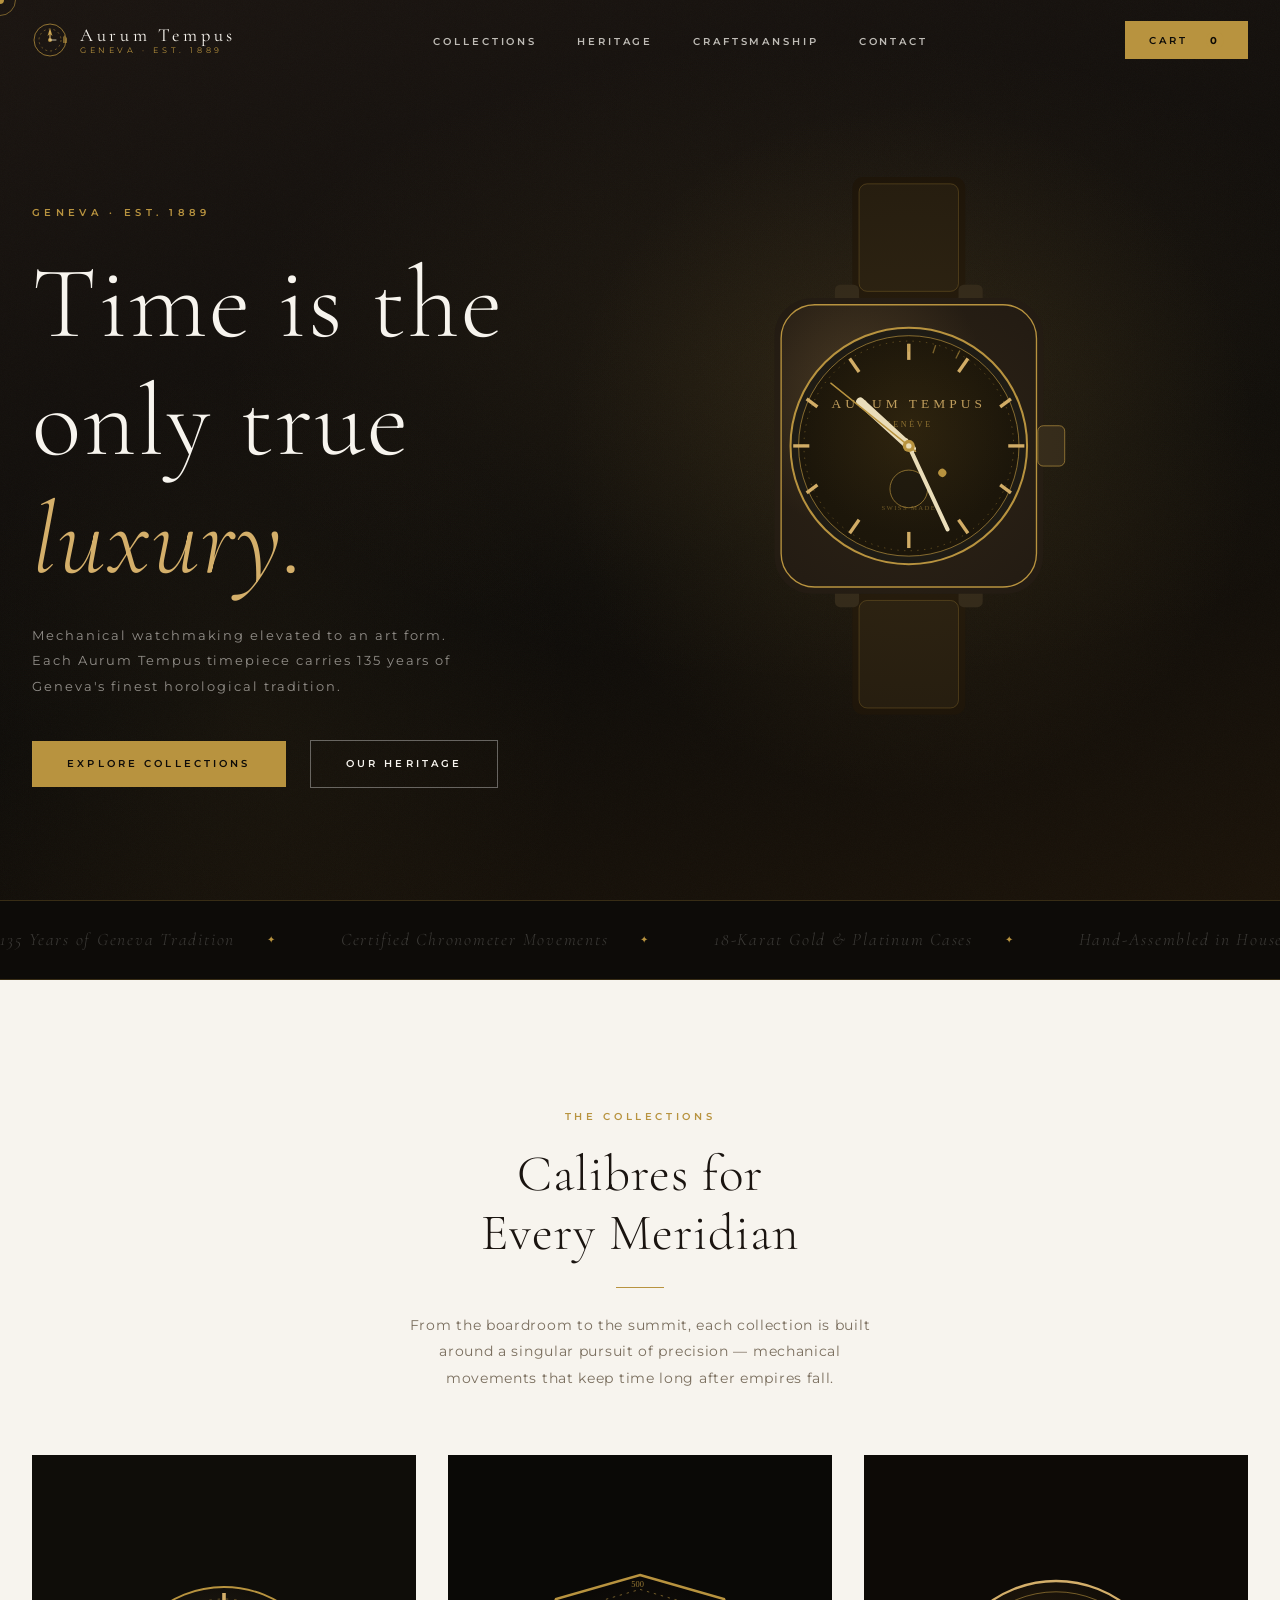
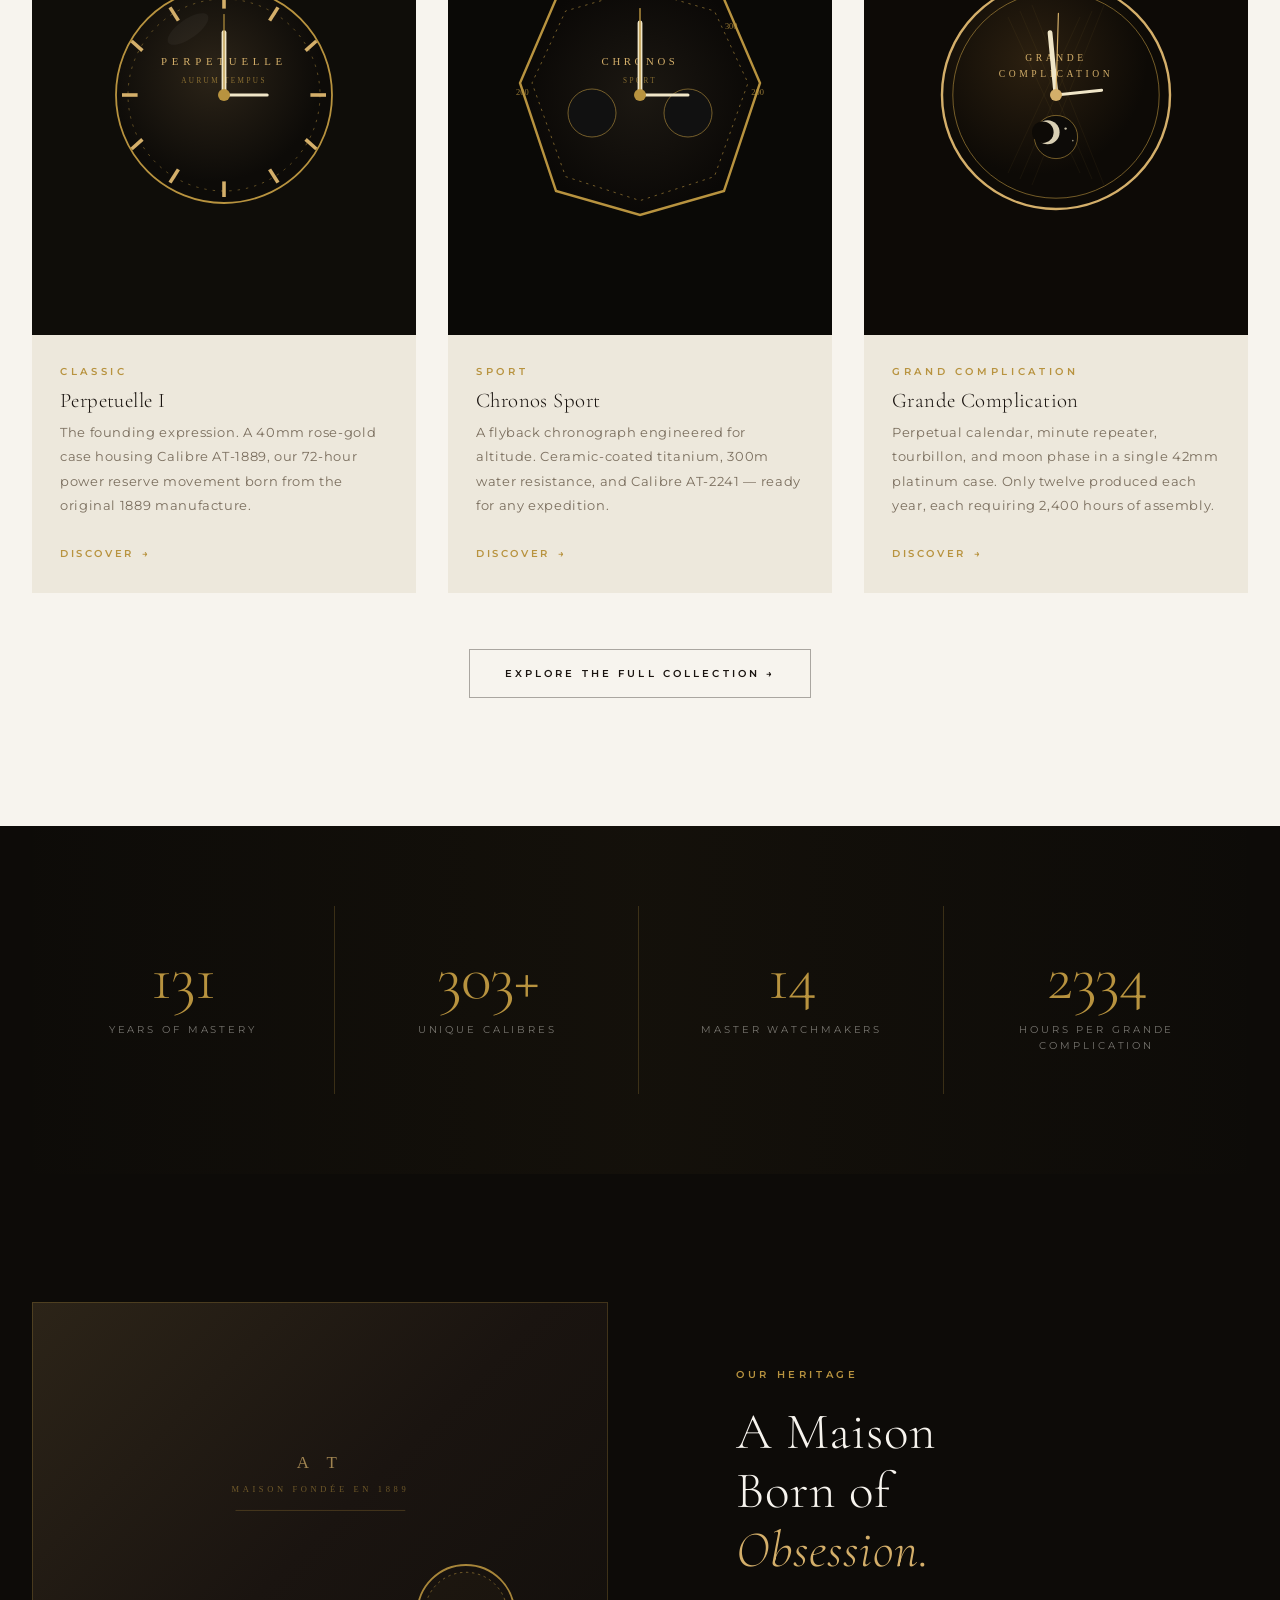
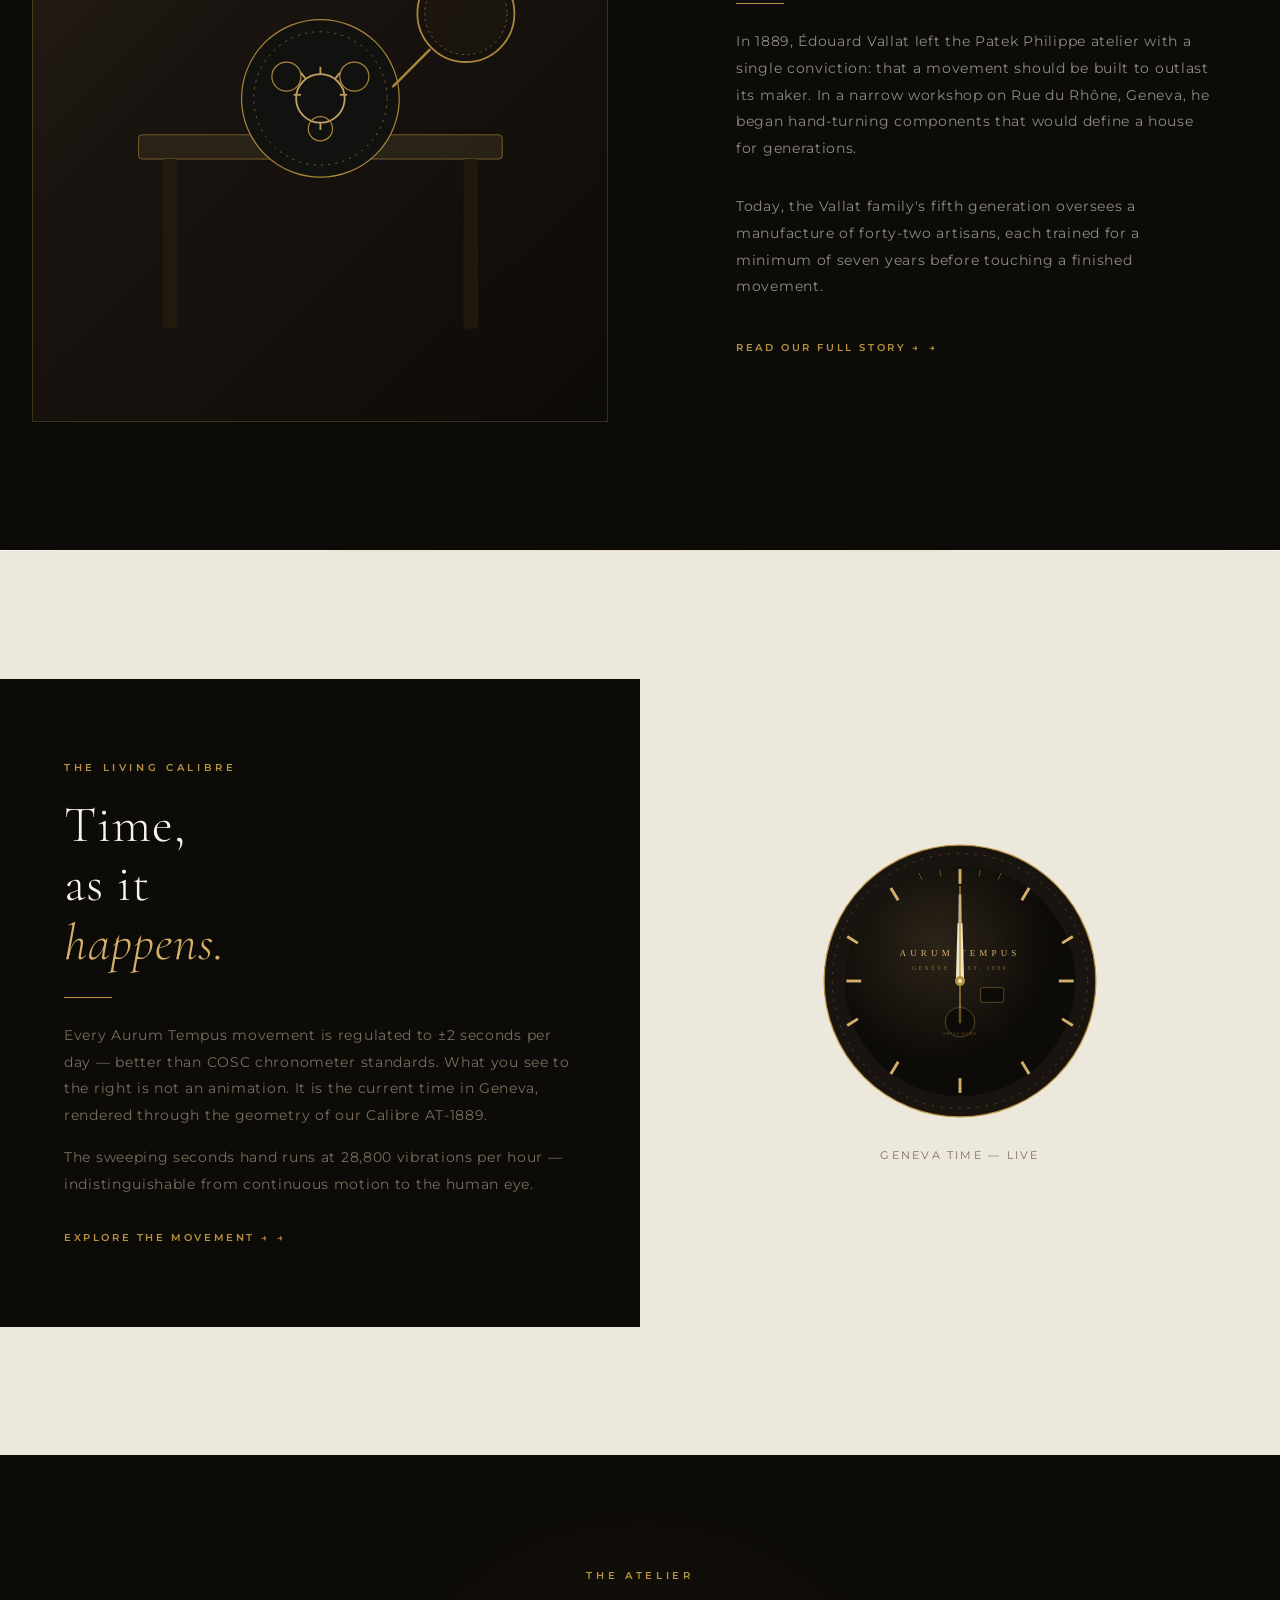
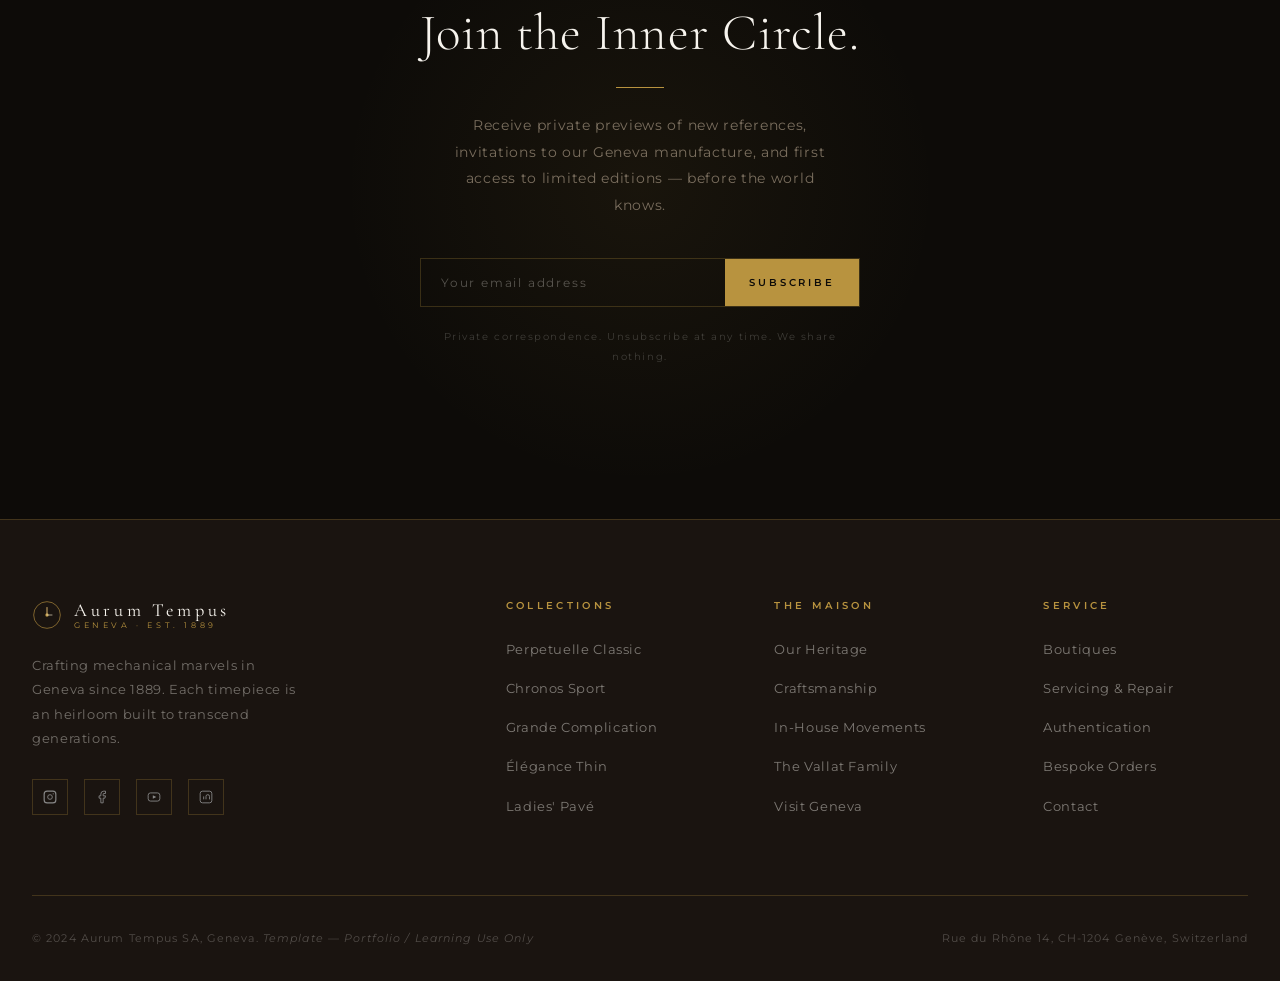
==== docs/index.html @ cde7d2f2 "Add files via upload" ====
<!DOCTYPE html>
<html lang="en">
<head>
  <meta charset="UTF-8" />
  <meta name="viewport" content="width=device-width, initial-scale=1.0" />
  <title>Aurum Tempus — Luxury Timepieces Since 1889</title>
  <meta name="description" content="Aurum Tempus crafts extraordinary mechanical timepieces for those who understand that true luxury is measured in generations, not seasons." />
  <link rel="stylesheet" href="styles.css" />
</head>
<body>

  <!-- Page Transition -->
  <div class="page-transition"></div>

  <!-- Custom Cursor -->
  <div class="cursor" aria-hidden="true"></div>
  <div class="cursor-ring" aria-hidden="true"></div>

  <!-- ── Navigation ── -->
  <nav class="nav" role="navigation" aria-label="Main navigation">
    <div class="nav-inner">
      <a href="index.html" class="nav-logo" aria-label="Aurum Tempus — Home">
        <svg viewBox="0 0 36 36" fill="none" xmlns="http://www.w3.org/2000/svg" aria-hidden="true">
          <circle cx="18" cy="18" r="16" stroke="#b8933f" stroke-width="0.75"/>
          <circle cx="18" cy="18" r="11" stroke="#b8933f" stroke-width="0.5" stroke-dasharray="2 3"/>
          <path d="M18 6 L20.5 14 L18 12 L15.5 14 Z" fill="#b8933f"/>
          <circle cx="18" cy="18" r="2" fill="#b8933f"/>
          <line x1="18" y1="18" x2="18" y2="9" stroke="#d4af6a" stroke-width="1.2" stroke-linecap="round"/>
          <line x1="18" y1="18" x2="24" y2="18" stroke="#f0e6c8" stroke-width="0.8" stroke-linecap="round"/>
          <!-- Crown -->
          <path d="M31 15 L33 13 L33 17 L35 15 L35 21 L31 21 Z" fill="#b8933f" opacity="0.6"/>
        </svg>
        <div class="nav-logo-text">
          <span class="nav-logo-name">Aurum Tempus</span>
          <span class="nav-logo-sub">Geneva · Est. 1889</span>
        </div>
      </a>

      <ul class="nav-links">
        <li><a href="collections.html">Collections</a></li>
        <li><a href="heritage.html">Heritage</a></li>
        <li><a href="craftsmanship.html">Craftsmanship</a></li>
        <li><a href="contact.html">Contact</a></li>
      </ul>

      <button class="btn btn-primary nav-cta cart-toggle" aria-label="Open cart">
      Cart <span class="cart-count">0</span>
      </button>

      <button class="nav-hamburger" aria-label="Open menu" aria-expanded="false">
        <span></span><span></span><span></span>
      </button>
    </div>
  </nav>

  <!-- Mobile Nav -->
  <div class="nav-mobile" role="dialog" aria-label="Mobile navigation">
    <a href="collections.html">Collections</a>
    <a href="heritage.html">Heritage</a>
    <a href="craftsmanship.html">Craftsmanship</a>
    <a href="contact.html">Contact</a>
    <a href="contact.html" class="btn btn-primary" style="margin-top:1rem">Enquire Now</a>
  </div>

  <main>

    <!-- ── HERO ── -->
    <section class="hero" aria-label="Hero">
      <div class="hero-bg"></div>
      <div class="hero-noise" aria-hidden="true"></div>

      <!-- Live Watch SVG -->
      <div class="hero-watch-wrapper" aria-hidden="true">
        <div class="watch-glow"></div>
        <svg class="watch-face" viewBox="0 0 400 400" xmlns="http://www.w3.org/2000/svg">
          <!-- Strap top -->
          <rect x="158" y="0" width="84" height="90" rx="8" fill="#1a1208"/>
          <rect x="163" y="5" width="74" height="80" rx="6" fill="#221a0e" stroke="#b8933f" stroke-width="0.5" stroke-opacity="0.4"/>
          <!-- Strap bottom -->
          <rect x="158" y="310" width="84" height="90" rx="8" fill="#1a1208"/>
          <rect x="163" y="315" width="74" height="80" rx="6" fill="#221a0e" stroke="#b8933f" stroke-width="0.5" stroke-opacity="0.4"/>
          <!-- Lugs -->
          <rect x="145" y="80" width="18" height="30" rx="4" fill="#2c2418"/>
          <rect x="237" y="80" width="18" height="30" rx="4" fill="#2c2418"/>
          <rect x="145" y="290" width="18" height="30" rx="4" fill="#2c2418"/>
          <rect x="237" y="290" width="18" height="30" rx="4" fill="#2c2418"/>
          <!-- Case -->
          <rect x="100" y="90" width="200" height="220" rx="28" fill="#1a1410"/>
          <rect x="105" y="95" width="190" height="210" rx="25" fill="url(#caseGrad)" stroke="#b8933f" stroke-width="1"/>
          <!-- Crown -->
          <rect x="296" y="185" width="20" height="30" rx="4" fill="#2c2418" stroke="#b8933f" stroke-width="0.5"/>
          <!-- Bezel -->
          <circle cx="200" cy="200" r="88" fill="#111" stroke="#b8933f" stroke-width="1.5"/>
          <circle cx="200" cy="200" r="82" fill="url(#dialGrad)" stroke="#b8933f" stroke-width="0.5"/>
          <!-- Dial texture ring -->
          <circle cx="200" cy="200" r="78" fill="none" stroke="#b8933f" stroke-width="0.3" stroke-dasharray="1 4"/>
          <!-- Hour markers -->
          <g stroke="#d4af6a" stroke-width="2.5">
            <line x1="200" y1="124" x2="200" y2="136"/>
            <line x1="244" y1="135" x2="237" y2="145"/>
            <line x1="276" y1="165" x2="268" y2="171"/>
            <line x1="286" y1="200" x2="274" y2="200"/>
            <line x1="276" y1="235" x2="268" y2="229"/>
            <line x1="244" y1="265" x2="237" y2="255"/>
            <line x1="200" y1="276" x2="200" y2="264"/>
            <line x1="156" y1="265" x2="163" y2="255"/>
            <line x1="124" y1="235" x2="132" y2="229"/>
            <line x1="114" y1="200" x2="126" y2="200"/>
            <line x1="124" y1="165" x2="132" y2="171"/>
            <line x1="156" y1="135" x2="163" y2="145"/>
          </g>
          <!-- Minor markers -->
          <g stroke="#b8933f" stroke-width="1" opacity="0.6">
            <line x1="200" y1="124" x2="200" y2="130"/>
            <line x1="220" y1="125" x2="218" y2="131"/>
            <line x1="238" y1="129" x2="235" y2="135"/>
          </g>
          <!-- Brand name on dial -->
          <text x="200" y="172" text-anchor="middle" font-family="Georgia, serif" font-size="10" letter-spacing="3" fill="#d4af6a" opacity="0.9">AURUM TEMPUS</text>
          <text x="200" y="186" text-anchor="middle" font-family="Georgia, serif" font-size="6" letter-spacing="2" fill="#b8933f" opacity="0.7">GENÈVE</text>
          <!-- Subdial aperture -->
          <circle cx="200" cy="232" r="14" fill="#0d0b08" stroke="#b8933f" stroke-width="0.5"/>
          <text x="200" y="248" text-anchor="middle" font-family="Georgia, serif" font-size="5" letter-spacing="1" fill="#b8933f" opacity="0.5">SWISS MADE</text>

          <!-- Hour hand -->
          <g id="hour-hand" style="transform-origin:200px 200px">
            <rect x="197" y="148" width="6" height="58" rx="3" fill="#f0e6c8"/>
          </g>
          <!-- Minute hand -->
          <g id="min-hand" style="transform-origin:200px 200px">
            <rect x="198.5" y="130" width="3" height="76" rx="1.5" fill="#f0e6c8"/>
          </g>
          <!-- Second hand -->
          <g id="sec-hand" style="transform-origin:200px 200px">
            <rect x="199.5" y="125" width="1" height="82" rx="0.5" fill="#b8933f"/>
            <circle cx="200" cy="232" r="3" fill="#b8933f"/>
          </g>
          <!-- Center cap -->
          <circle cx="200" cy="200" r="4.5" fill="#b8933f"/>
          <circle cx="200" cy="200" r="2" fill="#f0e6c8"/>

          <!-- Defs -->
          <defs>
            <radialGradient id="caseGrad" cx="30%" cy="30%">
              <stop offset="0%" stop-color="#3d3020"/>
              <stop offset="100%" stop-color="#1a1410"/>
            </radialGradient>
            <radialGradient id="dialGrad" cx="50%" cy="40%">
              <stop offset="0%" stop-color="#1c1508"/>
              <stop offset="100%" stop-color="#0d0a05"/>
            </radialGradient>
          </defs>
        </svg>
      </div>

      <div class="hero-content">
        <div class="container">
          <span class="hero-label">Geneva · Est. 1889</span>
          <h1>Time is the<br/>only true<br/><em>luxury.</em></h1>
          <p class="hero-sub">Mechanical watchmaking elevated to an art form. Each Aurum Tempus timepiece carries 135 years of Geneva's finest horological tradition.</p>
          <div class="hero-actions">
            <a href="collections.html" class="btn btn-primary" aria-label="Explore collections">Explore Collections</a>
            <a href="heritage.html" class="btn btn-ghost" aria-label="Discover our heritage">Our Heritage</a>
          </div>
        </div>
      </div>
    </section>

    <!-- ── MARQUEE ── -->
    <div class="marquee-track" aria-hidden="true">
      <div class="marquee-inner">
        <span class="marquee-item">135 Years of Geneva Tradition</span>
        <span class="marquee-item">Certified Chronometer Movements</span>
        <span class="marquee-item">18-Karat Gold & Platinum Cases</span>
        <span class="marquee-item">Hand-Assembled in House</span>
        <span class="marquee-item">In-House Calibre Movements</span>
        <span class="marquee-item">Lifetime Service Guarantee</span>
        <span class="marquee-item">135 Years of Geneva Tradition</span>
        <span class="marquee-item">Certified Chronometer Movements</span>
        <span class="marquee-item">18-Karat Gold & Platinum Cases</span>
        <span class="marquee-item">Hand-Assembled in House</span>
        <span class="marquee-item">In-House Calibre Movements</span>
        <span class="marquee-item">Lifetime Service Guarantee</span>
      </div>
    </div>

    <!-- ── COLLECTIONS TEASER ── -->
    <section class="section-pad section-light" id="collections" aria-label="Collections preview">
      <div class="container">
        <div class="reveal" style="text-align:center; margin-bottom: 4rem;">
          <span class="eyebrow">The Collections</span>
          <h2>Calibres for<br/>Every Meridian</h2>
          <div class="rule"></div>
          <p style="max-width:480px; margin: 0 auto;">From the boardroom to the summit, each collection is built around a singular pursuit of precision — mechanical movements that keep time long after empires fall.</p>
        </div>

        <div class="grid-3">

          <!-- Card 1 -->
          <article class="card reveal reveal-delay-1" data-category="classic" aria-label="Perpetuelle Classic collection">
            <div class="card-image">
              <svg viewBox="0 0 320 400" xmlns="http://www.w3.org/2000/svg" style="width:100%;height:100%;background:#1a1410">
                <defs>
                  <radialGradient id="c1" cx="45%" cy="40%">
                    <stop offset="0%" stop-color="#2c2418"/>
                    <stop offset="100%" stop-color="#0d0b08"/>
                  </radialGradient>
                </defs>
                <rect width="320" height="400" fill="#0f0d09"/>
                <circle cx="160" cy="200" r="90" fill="url(#c1)" stroke="#b8933f" stroke-width="1.5"/>
                <circle cx="160" cy="200" r="80" fill="none" stroke="#b8933f" stroke-width="0.4" stroke-dasharray="2 5"/>
                <!-- Hour markers bold -->
                <g stroke="#d4af6a" stroke-width="3">
                  <line x1="160" y1="115" x2="160" y2="128"/>
                  <line x1="205" y1="127" x2="198" y2="138"/>
                  <line x1="237" y1="155" x2="228" y2="163"/>
                  <line x1="245" y1="200" x2="232" y2="200"/>
                  <line x1="237" y1="245" x2="228" y2="237"/>
                  <line x1="205" y1="273" x2="198" y2="262"/>
                  <line x1="160" y1="285" x2="160" y2="272"/>
                  <line x1="115" y1="273" x2="122" y2="262"/>
                  <line x1="83"  y1="245" x2="92"  y2="237"/>
                  <line x1="75"  y1="200" x2="88"  y2="200"/>
                  <line x1="83"  y1="155" x2="92"  y2="163"/>
                  <line x1="115" y1="127" x2="122" y2="138"/>
                </g>
                <text x="160" y="175" text-anchor="middle" font-family="Georgia,serif" font-size="9" letter-spacing="4" fill="#d4af6a">PERPETUELLE</text>
                <text x="160" y="190" text-anchor="middle" font-family="Georgia,serif" font-size="6" letter-spacing="2" fill="#b8933f" opacity="0.7">AURUM TEMPUS</text>
                <!-- Hands -->
                <line x1="160" y1="200" x2="160" y2="148" stroke="#f0e6c8" stroke-width="4" stroke-linecap="round"/>
                <line x1="160" y1="200" x2="196" y2="200" stroke="#f0e6c8" stroke-width="2.5" stroke-linecap="round"/>
                <line x1="160" y1="200" x2="160" y2="133" stroke="#b8933f" stroke-width="1" stroke-linecap="round"/>
                <circle cx="160" cy="200" r="5" fill="#b8933f"/>
                <!-- Reflection -->
                <ellipse cx="130" cy="145" rx="20" ry="8" fill="white" opacity="0.04" transform="rotate(-35 130 145)"/>
              </svg>
            </div>
            <div class="card-body">
              <span class="eyebrow" style="margin-bottom:0.5rem">Classic</span>
              <h4>Perpetuelle I</h4>
              <p>The founding expression. A 40mm rose-gold case housing Calibre AT-1889, our 72-hour power reserve movement born from the original 1889 manufacture.</p>
              <a href="collections.html" class="btn-arrow">Discover</a>
            </div>
          </article>

          <!-- Card 2 -->
          <article class="card reveal reveal-delay-2" data-category="sport" aria-label="Chronos Sport collection">
            <div class="card-image">
              <svg viewBox="0 0 320 400" xmlns="http://www.w3.org/2000/svg" style="width:100%;height:100%;background:#1a1410">
                <defs>
                  <radialGradient id="c2" cx="50%" cy="50%">
                    <stop offset="0%" stop-color="#1c1812"/>
                    <stop offset="100%" stop-color="#0a0806"/>
                  </radialGradient>
                </defs>
                <rect width="320" height="400" fill="#0a0906"/>
                <!-- Octagonal bezel -->
                <polygon points="160,100 230,120 260,190 230,280 160,300 90,280 60,190 90,120" fill="url(#c2)" stroke="#b8933f" stroke-width="2"/>
                <polygon points="160,112 222,130 250,190 222,268 160,288 98,268 70,190 98,130" fill="none" stroke="#b8933f" stroke-width="0.5" stroke-dasharray="2 4"/>
                <!-- Tachymeter marks -->
                <g fill="#b8933f" font-family="Georgia,serif" font-size="7" opacity="0.8">
                  <text x="158" y="110" text-anchor="middle">500</text>
                  <text x="236" y="145" text-anchor="middle">300</text>
                  <text x="258" y="200" text-anchor="middle">200</text>
                  <text x="62"  y="200" text-anchor="middle">200</text>
                </g>
                <text x="160" y="175" text-anchor="middle" font-family="Georgia,serif" font-size="9" letter-spacing="3" fill="#d4af6a">CHRONOS</text>
                <text x="160" y="190" text-anchor="middle" font-family="Georgia,serif" font-size="6" letter-spacing="2" fill="#b8933f" opacity="0.7">SPORT</text>
                <!-- Subdials -->
                <circle cx="120" cy="215" r="20" fill="#111" stroke="#b8933f" stroke-width="0.5"/>
                <circle cx="200" cy="215" r="20" fill="#111" stroke="#b8933f" stroke-width="0.5"/>
                <!-- Hands -->
                <line x1="160" y1="200" x2="160" y2="140" stroke="#f0e6c8" stroke-width="4" stroke-linecap="round"/>
                <line x1="160" y1="200" x2="200" y2="200" stroke="#f0e6c8" stroke-width="2.5" stroke-linecap="round"/>
                <line x1="160" y1="200" x2="160" y2="128" stroke="#b8933f" stroke-width="1.2" stroke-linecap="round"/>
                <circle cx="160" cy="200" r="5" fill="#b8933f"/>
              </svg>
            </div>
            <div class="card-body">
              <span class="eyebrow" style="margin-bottom:0.5rem">Sport</span>
              <h4>Chronos Sport</h4>
              <p>A flyback chronograph engineered for altitude. Ceramic-coated titanium, 300m water resistance, and Calibre AT-2241 — ready for any expedition.</p>
              <a href="collections.html" class="btn-arrow">Discover</a>
            </div>
          </article>

          <!-- Card 3 -->
          <article class="card reveal reveal-delay-3" data-category="grand" aria-label="Grand Complication collection">
            <div class="card-image">
              <svg viewBox="0 0 320 400" xmlns="http://www.w3.org/2000/svg" style="width:100%;height:100%;background:#1a1410">
                <defs>
                  <radialGradient id="c3" cx="40%" cy="35%">
                    <stop offset="0%" stop-color="#2c2010"/>
                    <stop offset="100%" stop-color="#0d0a06"/>
                  </radialGradient>
                </defs>
                <rect width="320" height="400" fill="#0d0a06"/>
                <circle cx="160" cy="200" r="95" fill="url(#c3)" stroke="#d4af6a" stroke-width="2"/>
                <circle cx="160" cy="200" r="86" fill="none" stroke="#b8933f" stroke-width="0.5"/>
                <!-- Guilloché pattern -->
                <g stroke="#b8933f" stroke-width="0.2" opacity="0.3">
                  <line x1="130" y1="130" x2="190" y2="270"/>
                  <line x1="140" y1="125" x2="200" y2="275"/>
                  <line x1="120" y1="135" x2="180" y2="265"/>
                  <line x1="130" y1="270" x2="190" y2="130"/>
                  <line x1="120" y1="265" x2="180" y2="135"/>
                  <line x1="140" y1="275" x2="200" y2="125"/>
                </g>
                <!-- Moon phase -->
                <circle cx="160" cy="235" r="18" fill="#0d0b08" stroke="#b8933f" stroke-width="0.5"/>
                <circle cx="153" cy="231" r="10" fill="#f0e6c8" opacity="0.9"/>
                <circle cx="149" cy="231" r="9" fill="#0d0a06"/>
                <!-- Stars -->
                <circle cx="168" cy="228" r="1" fill="#f0e6c8" opacity="0.8"/>
                <circle cx="174" cy="238" r="0.7" fill="#f0e6c8" opacity="0.6"/>
                <text x="160" y="172" text-anchor="middle" font-family="Georgia,serif" font-size="8" letter-spacing="3" fill="#d4af6a">GRANDE</text>
                <text x="160" y="185" text-anchor="middle" font-family="Georgia,serif" font-size="8" letter-spacing="3" fill="#d4af6a">COMPLICATION</text>
                <!-- Hands -->
                <line x1="160" y1="200" x2="155" y2="148" stroke="#f0e6c8" stroke-width="4" stroke-linecap="round"/>
                <line x1="160" y1="200" x2="198" y2="196" stroke="#f0e6c8" stroke-width="2.5" stroke-linecap="round"/>
                <line x1="160" y1="200" x2="162" y2="132" stroke="#d4af6a" stroke-width="1" stroke-linecap="round"/>
                <circle cx="160" cy="200" r="5" fill="#d4af6a"/>
              </svg>
            </div>
            <div class="card-body">
              <span class="eyebrow" style="margin-bottom:0.5rem">Grand Complication</span>
              <h4>Grande Complication</h4>
              <p>Perpetual calendar, minute repeater, tourbillon, and moon phase in a single 42mm platinum case. Only twelve produced each year, each requiring 2,400 hours of assembly.</p>
              <a href="collections.html" class="btn-arrow">Discover</a>
            </div>
          </article>

        </div>

        <div class="reveal" style="text-align:center; margin-top:3.5rem">
          <a href="collections.html" class="btn btn-ghost-dark">Explore the Full Collection →</a>
        </div>
      </div>
    </section>

    <!-- ── STATS BAR ── -->
    <section class="stats-bar" aria-label="Brand milestones">
      <div class="container">
        <div class="stats-grid">
          <div class="stat-item reveal">
            <div class="stat-number" data-count="135" data-suffix="">
              <span>0</span>
            </div>
            <div class="stat-label">Years of Mastery</div>
          </div>
          <div class="stat-item reveal reveal-delay-1">
            <div class="stat-number" data-count="312" data-suffix="+">
              <span>0</span>
            </div>
            <div class="stat-label">Unique Calibres</div>
          </div>
          <div class="stat-item reveal reveal-delay-2">
            <div class="stat-number" data-count="14" data-suffix="">
              <span>0</span>
            </div>
            <div class="stat-label">Master Watchmakers</div>
          </div>
          <div class="stat-item reveal reveal-delay-3">
            <div class="stat-number" data-count="2400" data-suffix="">
              <span>0</span>
            </div>
            <div class="stat-label">Hours per Grande Complication</div>
          </div>
        </div>
      </div>
    </section>

    <!-- ── HERITAGE TEASER ── -->
    <section class="section-pad section-dark" id="heritage" aria-label="Brand heritage teaser">
      <div class="container">
        <div class="grid-2">

          <div class="story-image reveal">
            <div class="story-image-inner">
              <svg viewBox="0 0 380 480" xmlns="http://www.w3.org/2000/svg" style="width:80%; opacity:0.9">
                <!-- Workshop illustration -->
                <defs>
                  <linearGradient id="wkGrad" x1="0%" y1="0%" x2="100%" y2="100%">
                    <stop offset="0%" stop-color="#2c2418"/>
                    <stop offset="100%" stop-color="#1a1208"/>
                  </linearGradient>
                </defs>
                <!-- Table -->
                <rect x="40" y="300" width="300" height="20" rx="3" fill="#2c2418" stroke="#b8933f" stroke-width="0.5"/>
                <rect x="60" y="320" width="12" height="140" rx="3" fill="#221a0e"/>
                <rect x="308" y="320" width="12" height="140" rx="3" fill="#221a0e"/>
                <!-- Movement on table -->
                <circle cx="190" cy="270" r="65" fill="#111" stroke="#b8933f" stroke-width="1"/>
                <circle cx="190" cy="270" r="55" fill="none" stroke="#b8933f" stroke-width="0.5" stroke-dasharray="2 4"/>
                <!-- Gears -->
                <circle cx="190" cy="270" r="20" fill="none" stroke="#d4af6a" stroke-width="1.5"/>
                <circle cx="218" cy="252" r="12" fill="none" stroke="#b8933f" stroke-width="1"/>
                <circle cx="162" cy="252" r="12" fill="none" stroke="#b8933f" stroke-width="1"/>
                <circle cx="190" cy="295" r="10" fill="none" stroke="#b8933f" stroke-width="1"/>
                <!-- Gear teeth suggestion -->
                <g stroke="#d4af6a" stroke-width="1.5">
                  <line x1="190" y1="250" x2="190" y2="244"/>
                  <line x1="202" y1="254" x2="206" y2="249"/>
                  <line x1="206" y1="267" x2="212" y2="267"/>
                  <line x1="178" y1="254" x2="174" y2="249"/>
                  <line x1="174" y1="267" x2="168" y2="267"/>
                  <line x1="190" y1="290" x2="190" y2="296"/>
                </g>
                <!-- Loupe -->
                <circle cx="310" cy="200" r="40" fill="none" stroke="#b8933f" stroke-width="1.5"/>
                <line x1="280" y1="230" x2="250" y2="260" stroke="#b8933f" stroke-width="2" stroke-linecap="round"/>
                <circle cx="310" cy="200" r="34" fill="rgba(184,147,63,0.04)" stroke="#b8933f" stroke-width="0.5" stroke-dasharray="2 3"/>
                <!-- Text -->
                <text x="190" y="80" text-anchor="middle" font-family="Georgia,serif" font-size="14" letter-spacing="6" fill="#d4af6a" opacity="0.8">A T</text>
                <text x="190" y="100" text-anchor="middle" font-family="Georgia,serif" font-size="7" letter-spacing="3" fill="#b8933f" opacity="0.6">MAISON FONDÉE EN 1889</text>
                <!-- Divider -->
                <line x1="120" y1="115" x2="260" y2="115" stroke="#b8933f" stroke-width="0.5" opacity="0.5"/>
              </svg>
            </div>
          </div>

          <div class="story-text reveal reveal-delay-2">
            <span class="eyebrow">Our Heritage</span>
            <h2 style="color: var(--text-light)">A Maison<br/>Born of<br/><em style="color:var(--accent-light)">Obsession.</em></h2>
            <div class="rule rule-left"></div>
            <p>In 1889, Édouard Vallat left the Patek Philippe atelier with a single conviction: that a movement should be built to outlast its maker. In a narrow workshop on Rue du Rhône, Geneva, he began hand-turning components that would define a house for generations.</p>
            <p style="margin-top: 1rem; margin-bottom: 2rem;">Today, the Vallat family's fifth generation oversees a manufacture of forty-two artisans, each trained for a minimum of seven years before touching a finished movement.</p>
            <a href="heritage.html" class="btn-arrow">Read Our Full Story →</a>
          </div>

        </div>
      </div>
    </section>

    <div class="divider"></div>

    <!-- ── LIVE CLOCK FEATURE ── -->
    <section class="section-pad section-cream" id="feature" aria-label="Live time feature">
      <div class="container">
        <div class="feature-row" style="min-height:500px; margin: 0 -2rem;">
          <div class="feature-col feature-col-dark">
            <span class="eyebrow">The Living Calibre</span>
            <h2 style="color:var(--text-light)">Time,<br/>as it<br/><em style="color:var(--accent-light)">happens.</em></h2>
            <div class="rule rule-left"></div>
            <p>Every Aurum Tempus movement is regulated to ±2 seconds per day — better than COSC chronometer standards. What you see to the right is not an animation. It is the current time in Geneva, rendered through the geometry of our Calibre AT-1889.</p>
            <p style="margin-top:1rem; margin-bottom:2rem">The sweeping seconds hand runs at 28,800 vibrations per hour — indistinguishable from continuous motion to the human eye.</p>
            <a href="craftsmanship.html" class="btn-arrow">Explore the Movement →</a>
          </div>

          <div class="feature-col feature-col-cream" style="align-items:center">
            <!-- Large live clock -->
            <svg viewBox="0 0 340 340" xmlns="http://www.w3.org/2000/svg" style="width: min(280px, 80%)" aria-label="Live clock showing current time">
              <defs>
                <radialGradient id="bigDial" cx="40%" cy="35%">
                  <stop offset="0%" stop-color="#2c2418"/>
                  <stop offset="100%" stop-color="#0d0b08"/>
                </radialGradient>
              </defs>
              <!-- Outer ring -->
              <circle cx="170" cy="170" r="165" fill="#1a1410" stroke="#b8933f" stroke-width="1.5"/>
              <circle cx="170" cy="170" r="155" fill="none" stroke="#b8933f" stroke-width="0.4" stroke-dasharray="3 8"/>
              <!-- Dial -->
              <circle cx="170" cy="170" r="140" fill="url(#bigDial)"/>
              <!-- Guilloché pattern -->
              <g stroke="#b8933f" stroke-width="0.3" opacity="0.15">
                <line x1="100" y1="80" x2="240" y2="260"/>
                <line x1="115" y1="75" x2="255" y2="265"/>
                <line x1="85"  y1="85" x2="225" y2="255"/>
                <line x1="100" y1="260" x2="240" y2="80"/>
                <line x1="85"  y1="255" x2="225" y2="85"/>
                <line x1="115" y1="265" x2="255" y2="75"/>
              </g>
              <!-- Hour markers -->
              <g stroke="#d4af6a" stroke-width="3.5">
                <line x1="170" y1="34"  x2="170" y2="52"/>
                <line x1="254" y1="57"  x2="245" y2="72"/>
                <line x1="307" y1="116" x2="294" y2="124"/>
                <line x1="308" y1="170" x2="290" y2="170"/>
                <line x1="307" y1="224" x2="294" y2="216"/>
                <line x1="254" y1="283" x2="245" y2="268"/>
                <line x1="170" y1="306" x2="170" y2="288"/>
                <line x1="86"  y1="283" x2="95"  y2="268"/>
                <line x1="33"  y1="224" x2="46"  y2="216"/>
                <line x1="32"  y1="170" x2="50"  y2="170"/>
                <line x1="33"  y1="116" x2="46"  y2="124"/>
                <line x1="86"  y1="57"  x2="95"  y2="72"/>
              </g>
              <!-- Minor markers -->
              <g stroke="#b8933f" stroke-width="1.2" opacity="0.5">
                <line x1="170" y1="34" x2="170" y2="42"/>
                <line x1="195" y1="35" x2="193" y2="43"/>
                <line x1="220" y1="39" x2="216" y2="47"/>
                <line x1="145" y1="35" x2="147" y2="43"/>
                <line x1="120" y1="39" x2="124" y2="47"/>
              </g>
              <!-- Brand text -->
              <text x="170" y="140" text-anchor="middle" font-family="Georgia,serif" font-size="11" letter-spacing="5" fill="#d4af6a">AURUM TEMPUS</text>
              <text x="170" y="157" text-anchor="middle" font-family="Georgia,serif" font-size="7" letter-spacing="3" fill="#b8933f" opacity="0.7">GENÈVE · EST. 1889</text>
              <!-- Date aperture -->
              <rect x="195" y="178" width="28" height="18" rx="2" fill="#0d0b08" stroke="#b8933f" stroke-width="0.5"/>
              <!-- Subdial -->
              <circle cx="170" cy="220" r="18" fill="#0d0b08" stroke="#b8933f" stroke-width="0.5"/>
              <text x="170" y="236" text-anchor="middle" font-family="Georgia,serif" font-size="5" letter-spacing="1" fill="#b8933f" opacity="0.5">SWISS MADE</text>
              <!-- Hour hand -->
              <g id="hour-hand" style="transform-origin:170px 170px">
                <polygon points="167,100 173,100 175,170 165,170" fill="#f0e6c8" rx="2"/>
              </g>
              <!-- Minute hand -->
              <g id="min-hand" style="transform-origin:170px 170px">
                <polygon points="168.5,65 171.5,65 172.5,170 167.5,170" fill="#f0e6c8"/>
              </g>
              <!-- Second hand -->
              <g id="sec-hand" style="transform-origin:170px 170px">
                <line x1="170" y1="55"  x2="170" y2="200" stroke="#b8933f" stroke-width="1.5" stroke-linecap="round"/>
                <line x1="170" y1="200" x2="170" y2="220" stroke="#b8933f" stroke-width="3" stroke-linecap="round" opacity="0.5"/>
              </g>
              <!-- Center -->
              <circle cx="170" cy="170" r="6" fill="#b8933f"/>
              <circle cx="170" cy="170" r="2.5" fill="#f0e6c8"/>
            </svg>
            <p style="text-align:center; margin-top:1.5rem; font-size:0.7rem; letter-spacing:0.2em; text-transform:uppercase; color: var(--text-muted)">Geneva Time — Live</p>
          </div>
        </div>
      </div>
    </section>

    <!-- ── EMAIL CTA ── -->
    <section class="cta-section" aria-label="Newsletter signup">
      <div class="container">
        <div class="reveal">
          <span class="eyebrow">The Atelier</span>
          <h2>Join the Inner Circle.</h2>
          <div class="rule"></div>
          <p>Receive private previews of new references, invitations to our Geneva manufacture, and first access to limited editions — before the world knows.</p>
        </div>
        <form class="email-form reveal reveal-delay-1" aria-label="Newsletter signup form">
          <input type="email" placeholder="Your email address" required aria-label="Email address" />
          <button type="submit" aria-label="Subscribe to newsletter">Subscribe</button>
        </form>
        <p class="reveal reveal-delay-2" style="margin-top:1.25rem; font-size:0.65rem; letter-spacing:0.15em; color:rgba(247,244,238,0.2)">
          Private correspondence. Unsubscribe at any time. We share nothing.
        </p>
      </div>
    </section>

  </main>

  <!-- ── FOOTER ── -->
  <footer class="footer" role="contentinfo">
    <div class="container">
      <div class="footer-grid">

        <div class="footer-brand">
          <a href="index.html" class="nav-logo" style="display:inline-flex">
            <svg viewBox="0 0 36 36" fill="none" xmlns="http://www.w3.org/2000/svg" style="width:30px;height:30px" aria-hidden="true">
              <circle cx="18" cy="18" r="16" stroke="#b8933f" stroke-width="0.75"/>
              <circle cx="18" cy="18" r="2" fill="#b8933f"/>
              <line x1="18" y1="18" x2="18" y2="9" stroke="#d4af6a" stroke-width="1.2" stroke-linecap="round"/>
              <line x1="18" y1="18" x2="24" y2="18" stroke="#f0e6c8" stroke-width="0.8" stroke-linecap="round"/>
            </svg>
            <div class="nav-logo-text">
              <span class="nav-logo-name">Aurum Tempus</span>
              <span class="nav-logo-sub">Geneva · Est. 1889</span>
            </div>
          </a>
          <p>Crafting mechanical marvels in Geneva since 1889. Each timepiece is an heirloom built to transcend generations.</p>
          <div class="footer-social">
            <a href="#" aria-label="Instagram">
              <svg viewBox="0 0 24 24" xmlns="http://www.w3.org/2000/svg"><rect x="2" y="2" width="20" height="20" rx="5" ry="5" stroke-width="2" stroke="#888" fill="none"/><circle cx="12" cy="12" r="4" stroke="#888" stroke-width="1.5" fill="none"/><circle cx="17.5" cy="6.5" r="1" fill="#888"/></svg>
            </a>
            <a href="#" aria-label="Facebook">
              <svg viewBox="0 0 24 24" xmlns="http://www.w3.org/2000/svg"><path d="M18 2h-3a5 5 0 0 0-5 5v3H7v4h3v8h4v-8h3l1-4h-4V7a1 1 0 0 1 1-1h3z" stroke="#888" stroke-width="1.5" fill="none"/></svg>
            </a>
            <a href="#" aria-label="YouTube">
              <svg viewBox="0 0 24 24" xmlns="http://www.w3.org/2000/svg"><rect x="2" y="5" width="20" height="14" rx="4" stroke="#888" stroke-width="1.5" fill="none"/><polygon points="10,9 16,12 10,15" fill="#888"/></svg>
            </a>
            <a href="#" aria-label="LinkedIn">
              <svg viewBox="0 0 24 24" xmlns="http://www.w3.org/2000/svg"><rect x="2" y="2" width="20" height="20" rx="4" stroke="#888" stroke-width="1.5" fill="none"/><line x1="8" y1="11" x2="8" y2="16" stroke="#888" stroke-width="1.5"/><line x1="8" y1="8" x2="8" y2="8.01" stroke="#888" stroke-width="2"/><path d="M12 11v5M12 11a3 3 0 0 1 6 0v5" stroke="#888" stroke-width="1.5" fill="none"/></svg>
            </a>
          </div>
        </div>

        <div class="footer-col">
          <h5>Collections</h5>
          <ul>
            <li><a href="collections.html">Perpetuelle Classic</a></li>
            <li><a href="collections.html">Chronos Sport</a></li>
            <li><a href="collections.html">Grande Complication</a></li>
            <li><a href="collections.html">Élégance Thin</a></li>
            <li><a href="collections.html">Ladies' Pavé</a></li>
          </ul>
        </div>

        <div class="footer-col">
          <h5>The Maison</h5>
          <ul>
            <li><a href="heritage.html">Our Heritage</a></li>
            <li><a href="craftsmanship.html">Craftsmanship</a></li>
            <li><a href="craftsmanship.html">In-House Movements</a></li>
            <li><a href="heritage.html">The Vallat Family</a></li>
            <li><a href="contact.html">Visit Geneva</a></li>
          </ul>
        </div>

        <div class="footer-col">
          <h5>Service</h5>
          <ul>
            <li><a href="contact.html">Boutiques</a></li>
            <li><a href="contact.html">Servicing & Repair</a></li>
            <li><a href="contact.html">Authentication</a></li>
            <li><a href="contact.html">Bespoke Orders</a></li>
            <li><a href="contact.html">Contact</a></li>
          </ul>
        </div>

      </div>

      <div class="footer-bottom">
        <p>© 2024 Aurum Tempus SA, Geneva. <em>Template — Portfolio / Learning Use Only</em></p>
        <p>Rue du Rhône 14, CH-1204 Genève, Switzerland</p>
      </div>
    </div>
  </footer>
<!-- Cart Drawer -->
<div class="cart-drawer" id="cart-drawer" aria-hidden="true">
  <div class="cart-drawer-inner">
    <div class="cart-drawer-header">
      <span class="eyebrow">Your Selection</span>
      <button class="cart-close" aria-label="Close cart">✕</button>
    </div>
    <div class="cart-items" id="cart-items">
      <p class="cart-empty">Your cart is empty.</p>
    </div>
    <div class="cart-footer" id="cart-footer" style="display:none">
      <div class="cart-total">
        <span>Total</span>
        <span id="cart-total-price">CHF 0</span>
      </div>
      <button class="btn btn-primary" id="checkout-btn" style="width:100%">Proceed to Checkout</button>
    </div>
  </div>
</div>
<div class="cart-overlay" id="cart-overlay"></div>

<!-- Checkout Modal -->
<div class="checkout-modal" id="checkout-modal" aria-hidden="true">
  <div class="checkout-modal-inner">
    <button class="cart-close checkout-close" aria-label="Close checkout">✕</button>
    <div class="checkout-steps">
      <!-- Step 1: Details -->
      <div class="checkout-step active" id="step-1">
        <span class="eyebrow">Step 1 of 3</span>
        <h3>Your Details</h3>
        <div class="rule"></div>
        <div class="checkout-form">
          <input type="text"  placeholder="Full Name"     id="c-name"    />
          <input type="email" placeholder="Email Address" id="c-email"   />
          <input type="text"  placeholder="Address"       id="c-address" />
          <div class="checkout-form-row">
            <input type="text" placeholder="City"        id="c-city"    />
            <input type="text" placeholder="Postal Code" id="c-postal"  />
          </div>
          <input type="text" placeholder="Country" id="c-country" />
        </div>
        <button class="btn btn-primary" id="step-1-next" style="width:100%;margin-top:1.5rem">Continue to Payment</button>
      </div>
      <!-- Step 2: Payment -->
      <div class="checkout-step" id="step-2">
        <span class="eyebrow">Step 2 of 3</span>
        <h3>Payment</h3>
        <div class="rule"></div>
        <div class="checkout-form">
          <input type="text" placeholder="Cardholder Name"       id="c-card-name"   />
          <input type="text" placeholder="Card Number"           id="c-card-number" maxlength="19" />
          <div class="checkout-form-row">
            <input type="text" placeholder="MM / YY"  id="c-expiry" maxlength="7" />
            <input type="text" placeholder="CVV"      id="c-cvv"    maxlength="4" />
          </div>
        </div>
        <p style="font-size:0.65rem;letter-spacing:0.1em;color:var(--text-muted);margin-top:1rem">
          ✦ This is a portfolio demo. No real payment is processed.
        </p>
        <div style="display:flex;gap:1rem;margin-top:1.5rem">
          <button class="btn btn-ghost-dark" id="step-2-back" style="flex:1">Back</button>
          <button class="btn btn-primary"    id="step-2-next" style="flex:2">Review Order</button>
        </div>
      </div>
      <!-- Step 3: Confirmation -->
      <div class="checkout-step" id="step-3">
        <span class="eyebrow">Step 3 of 3</span>
        <h3>Order Confirmed</h3>
        <div class="rule"></div>
        <div class="confirmation-icon">✦</div>
        <p id="confirmation-msg"></p>
        <div id="order-summary"></div>
        <button class="btn btn-primary" id="step-3-close" style="width:100%;margin-top:2rem">Return to Collections</button>
      </div>
    </div>
  </div>
</div>
  <script src="script.js"></script>
</body>
</html>
---- docs/styles.css ----
/* ============================================================
   AURUM TEMPUS — Luxury Watch Brand Template
   styles.css — Shared stylesheet for all pages
   ============================================================ */

@import url('https://fonts.googleapis.com/css2?family=Cormorant+Garamond:ital,wght@0,300;0,400;0,600;1,300;1,400&family=Montserrat:wght@300;400;500;600&display=swap');

/* ── CSS Custom Properties ── */
:root {
  --primary:      #1a1410;
  --secondary:    #2c2418;
  --accent:       #b8933f;
  --accent-light: #d4af6a;
  --accent-pale:  #f0e6c8;
  --dark:         #0d0b08;
  --light:        #f7f4ee;
  --cream:        #ede8dc;
  --text:         #1a1410;
  --text-muted:   #7a6e5e;
  --text-light:   #f7f4ee;
  --border:       rgba(184, 147, 63, 0.25);
  --glass:        rgba(26, 20, 16, 0.85);

  --font-display: 'Cormorant Garamond', Georgia, serif;
  --font-body:    'Montserrat', sans-serif;

  --transition:   0.4s cubic-bezier(0.25, 0.46, 0.45, 0.94);
  --transition-slow: 0.8s cubic-bezier(0.25, 0.46, 0.45, 0.94);

  --max-width: 1320px;
  --nav-height: 80px;
}

/* ── Reset & Base ── */
*, *::before, *::after { box-sizing: border-box; margin: 0; padding: 0; }

html { scroll-behavior: smooth; font-size: 16px; }

body {
  font-family: var(--font-body);
  background: var(--light);
  color: var(--text);
  line-height: 1.7;
  overflow-x: hidden;
  cursor: none;
}

/* ── Custom Cursor ── */
.cursor {
  position: fixed;
  width: 8px;
  height: 8px;
  background: var(--accent);
  border-radius: 50%;
  pointer-events: none;
  z-index: 9999;
  transform: translate(-50%, -50%);
  transition: transform 0.1s, width 0.3s, height 0.3s, background 0.3s;
}
.cursor-ring {
  position: fixed;
  width: 32px;
  height: 32px;
  border: 1px solid rgba(184, 147, 63, 0.6);
  border-radius: 50%;
  pointer-events: none;
  z-index: 9998;
  transform: translate(-50%, -50%);
  transition: transform 0.15s, width 0.3s, height 0.3s;
}
body:hover .cursor { opacity: 1; }
a:hover ~ .cursor, button:hover ~ .cursor { width: 16px; height: 16px; }

/* ── Typography ── */
h1, h2, h3, h4, h5 {
  font-family: var(--font-display);
  font-weight: 300;
  line-height: 1.15;
  letter-spacing: 0.02em;
}

h1 { font-size: clamp(3.5rem, 8vw, 8rem); }
h2 { font-size: clamp(2.2rem, 4vw, 3.8rem); }
h3 { font-size: clamp(1.5rem, 2.5vw, 2.2rem); }
h4 { font-size: 1.3rem; }

p { font-size: 0.875rem; letter-spacing: 0.05em; color: var(--text-muted); line-height: 1.9; }

a { text-decoration: none; color: inherit; cursor: none; }

img { max-width: 100%; display: block; }

/* ── Layout Utilities ── */
.container {
  max-width: var(--max-width);
  margin: 0 auto;
  padding: 0 2rem;
}

.section-pad { padding: 8rem 0; }
.section-pad-sm { padding: 5rem 0; }

.text-center { text-align: center; }
.text-gold { color: var(--accent); }

.eyebrow {
  font-family: var(--font-body);
  font-size: 0.65rem;
  font-weight: 600;
  letter-spacing: 0.35em;
  text-transform: uppercase;
  color: var(--accent);
  display: block;
  margin-bottom: 1.2rem;
}

.rule {
  width: 48px;
  height: 1px;
  background: var(--accent);
  margin: 1.5rem auto;
}
.rule-left { margin: 1.5rem 0; }

/* ── Buttons ── */
.btn {
  display: inline-flex;
  align-items: center;
  gap: 0.75rem;
  padding: 0.9rem 2.2rem;
  font-family: var(--font-body);
  font-size: 0.65rem;
  font-weight: 600;
  letter-spacing: 0.3em;
  text-transform: uppercase;
  border: none;
  cursor: none;
  transition: var(--transition);
  position: relative;
  overflow: hidden;
}

.btn::after {
  content: '';
  position: absolute;
  inset: 0;
  background: rgba(255,255,255,0.08);
  transform: translateX(-100%);
  transition: transform 0.4s;
}
.btn:hover::after { transform: translateX(0); }

.btn-primary {
  background: var(--accent);
  color: var(--dark);
}
.btn-primary:hover { background: var(--accent-light); }

.btn-ghost {
  background: transparent;
  color: var(--text-light);
  border: 1px solid rgba(255,255,255,0.35);
}
.btn-ghost:hover { border-color: var(--accent); color: var(--accent); }

.btn-ghost-dark {
  background: transparent;
  color: var(--text);
  border: 1px solid rgba(26, 20, 16, 0.35);
}
.btn-ghost-dark:hover { border-color: var(--accent); color: var(--accent); }

.btn-arrow {
  font-family: var(--font-body);
  font-size: 0.65rem;
  font-weight: 600;
  letter-spacing: 0.25em;
  text-transform: uppercase;
  color: var(--accent);
  display: inline-flex;
  align-items: center;
  gap: 0.5rem;
  transition: gap var(--transition);
  cursor: none;
}
.btn-arrow::after { content: '→'; transition: transform var(--transition); }
.btn-arrow:hover { gap: 0.9rem; }
.btn-arrow:hover::after { transform: translateX(4px); }

/* ── Navigation ── */
.nav {
  position: fixed;
  top: 0;
  left: 0;
  right: 0;
  z-index: 1000;
  height: var(--nav-height);
  display: flex;
  align-items: center;
  transition: background var(--transition), box-shadow var(--transition);
}

.nav.scrolled {
  background: var(--glass);
  backdrop-filter: blur(20px);
  -webkit-backdrop-filter: blur(20px);
  box-shadow: 0 1px 0 var(--border);
}

.nav-inner {
  max-width: var(--max-width);
  margin: 0 auto;
  padding: 0 2rem;
  width: 100%;
  display: flex;
  align-items: center;
  justify-content: space-between;
}

.nav-logo {
  display: flex;
  align-items: center;
  gap: 0.75rem;
  cursor: none;
}

.nav-logo svg { width: 36px; height: 36px; }

.nav-logo-text {
  display: flex;
  flex-direction: column;
  line-height: 1;
}
.nav-logo-name {
  font-family: var(--font-display);
  font-size: 1.15rem;
  font-weight: 400;
  letter-spacing: 0.2em;
  color: var(--text-light);
}
.nav-logo-sub {
  font-size: 0.5rem;
  letter-spacing: 0.45em;
  text-transform: uppercase;
  color: var(--accent);
  margin-top: 2px;
}

.nav-links {
  display: flex;
  align-items: center;
  gap: 2.5rem;
  list-style: none;
}

.nav-links a {
  font-size: 0.6rem;
  font-weight: 600;
  letter-spacing: 0.3em;
  text-transform: uppercase;
  color: rgba(247, 244, 238, 0.75);
  transition: color var(--transition);
  position: relative;
}
.nav-links a::after {
  content: '';
  position: absolute;
  bottom: -4px;
  left: 0;
  width: 0;
  height: 1px;
  background: var(--accent);
  transition: width var(--transition);
}
.nav-links a:hover { color: var(--accent); }
.nav-links a:hover::after { width: 100%; }

.nav-cta { padding: 0.6rem 1.5rem; font-size: 0.6rem; }

.nav-hamburger {
  display: none;
  flex-direction: column;
  gap: 5px;
  background: none;
  border: none;
  cursor: none;
  padding: 4px;
}
.nav-hamburger span {
  display: block;
  width: 24px;
  height: 1px;
  background: var(--text-light);
  transition: var(--transition);
}

.nav-mobile {
  display: none;
  position: fixed;
  top: var(--nav-height);
  left: 0;
  right: 0;
  bottom: 0;
  background: var(--dark);
  z-index: 999;
  flex-direction: column;
  align-items: center;
  justify-content: center;
  gap: 2.5rem;
}
.nav-mobile.open { display: flex; }
.nav-mobile a {
  font-family: var(--font-display);
  font-size: 2.5rem;
  font-weight: 300;
  color: var(--text-light);
  letter-spacing: 0.1em;
  transition: color var(--transition);
}
.nav-mobile a:hover { color: var(--accent); }

/* ── Hero Sections ── */
.hero {
  position: relative;
  min-height: 100vh;
  display: flex;
  align-items: flex-end;
  background: var(--dark);
  overflow: hidden;
}

.hero-bg {
  position: absolute;
  inset: 0;
  background:
    radial-gradient(ellipse 80% 60% at 65% 40%, rgba(184,147,63,0.08) 0%, transparent 60%),
    radial-gradient(ellipse 50% 80% at 20% 80%, rgba(184,147,63,0.05) 0%, transparent 50%),
    linear-gradient(165deg, #1a1410 0%, #0d0b08 60%, #1a1208 100%);
}

.hero-noise {
  position: absolute;
  inset: 0;
  opacity: 0.03;
  background-image: url("data:image/svg+xml,%3Csvg viewBox='0 0 256 256' xmlns='http://www.w3.org/2000/svg'%3E%3Cfilter id='noise'%3E%3CfeTurbulence type='fractalNoise' baseFrequency='0.9' numOctaves='4' stitchTiles='stitch'/%3E%3C/filter%3E%3Crect width='100%25' height='100%25' filter='url(%23noise)'/%3E%3C/svg%3E");
  background-size: 200px;
}

.hero-content {
  position: relative;
  z-index: 2;
  width: 100%;
  padding: 0 0 7rem;
}

.hero-label {
  font-size: 0.6rem;
  font-weight: 600;
  letter-spacing: 0.45em;
  text-transform: uppercase;
  color: var(--accent);
  margin-bottom: 1.5rem;
  display: block;
}

.hero h1 {
  color: var(--text-light);
  font-weight: 300;
  margin-bottom: 1.5rem;
}

.hero h1 em {
  font-style: italic;
  color: var(--accent-light);
}

.hero-sub {
  font-size: 0.8rem;
  letter-spacing: 0.15em;
  color: rgba(247, 244, 238, 0.55);
  max-width: 420px;
  margin-bottom: 2.5rem;
  line-height: 2;
}

.hero-actions {
  display: flex;
  align-items: center;
  gap: 1.5rem;
  flex-wrap: wrap;
}

/* ── Section Hero (subpages) ── */
.section-hero {
  height: 50vh;
  min-height: 400px;
  display: flex;
  align-items: flex-end;
  background: var(--dark);
  position: relative;
  overflow: hidden;
}

.section-hero-bg {
  position: absolute;
  inset: 0;
  background: radial-gradient(ellipse 70% 70% at 60% 30%, rgba(184,147,63,0.1) 0%, transparent 60%),
              linear-gradient(160deg, #1a1410 0%, #0d0b08 100%);
}

.section-hero-content {
  position: relative;
  z-index: 2;
  padding-bottom: 4rem;
}

.breadcrumb {
  font-size: 0.6rem;
  letter-spacing: 0.3em;
  text-transform: uppercase;
  color: var(--accent);
  margin-bottom: 1rem;
  display: flex;
  align-items: center;
  gap: 0.75rem;
}
.breadcrumb a { color: rgba(184,147,63,0.6); transition: color var(--transition); }
.breadcrumb a:hover { color: var(--accent); }
.breadcrumb span { color: var(--accent); }

.section-hero h1 { color: var(--text-light); font-size: clamp(3rem, 6vw, 6rem); }

/* ── Cards ── */
.card {
  background: var(--cream);
  overflow: hidden;
  transition: transform var(--transition);
}
.card:hover { transform: translateY(-6px); }

.card-image {
  aspect-ratio: 4/5;
  overflow: hidden;
  background: var(--secondary);
  position: relative;
}
.card-image img { width: 100%; height: 100%; object-fit: cover; transition: transform 0.8s; }
.card:hover .card-image img { transform: scale(1.05); }

.card-body { padding: 1.75rem; }
.card-body h4 { margin-bottom: 0.5rem; }
.card-body p { margin-bottom: 1.25rem; font-size: 0.8rem; }

/* ── Stats Bar ── */
.stats-bar {
  background: var(--dark);
  padding: 5rem 0;
  position: relative;
  overflow: hidden;
}
.stats-bar::before {
  content: '';
  position: absolute;
  inset: 0;
  background: linear-gradient(90deg, transparent, rgba(184,147,63,0.04), transparent);
}

.stats-grid {
  display: grid;
  grid-template-columns: repeat(4, 1fr);
  gap: 2px;
}

.stat-item {
  padding: 2.5rem;
  text-align: center;
  border-right: 1px solid var(--border);
  position: relative;
}
.stat-item:last-child { border-right: none; }

.stat-number {
  font-family: var(--font-display);
  font-size: clamp(2.8rem, 5vw, 4.5rem);
  font-weight: 300;
  color: var(--accent);
  line-height: 1;
  margin-bottom: 0.75rem;
  letter-spacing: -0.02em;
}

.stat-label {
  font-size: 0.6rem;
  letter-spacing: 0.3em;
  text-transform: uppercase;
  color: rgba(247, 244, 238, 0.45);
}

/* ── Grid Layouts ── */
.grid-2 { display: grid; grid-template-columns: repeat(2, 1fr); gap: 4rem; align-items: center; }
.grid-3 { display: grid; grid-template-columns: repeat(3, 1fr); gap: 2rem; }
.grid-4 { display: grid; grid-template-columns: repeat(4, 1fr); gap: 1.5rem; }

/* ── Divider ── */
.divider {
  width: 100%;
  height: 1px;
  background: linear-gradient(90deg, transparent, var(--border), transparent);
  margin: 0;
}

/* ── Email CTA Section ── */
.cta-section {
  background: var(--dark);
  padding: 7rem 0;
  text-align: center;
  position: relative;
  overflow: hidden;
}

.cta-section::before {
  content: '';
  position: absolute;
  top: 50%;
  left: 50%;
  transform: translate(-50%, -50%);
  width: 600px;
  height: 600px;
  background: radial-gradient(circle, rgba(184,147,63,0.07) 0%, transparent 70%);
  pointer-events: none;
}

.cta-section h2 { color: var(--text-light); margin-bottom: 1rem; }
.cta-section p { margin-bottom: 2.5rem; max-width: 400px; margin-left: auto; margin-right: auto; }

.email-form {
  display: flex;
  max-width: 440px;
  margin: 0 auto;
  border: 1px solid var(--border);
}

.email-form input {
  flex: 1;
  background: transparent;
  border: none;
  outline: none;
  padding: 1rem 1.25rem;
  font-family: var(--font-body);
  font-size: 0.75rem;
  letter-spacing: 0.1em;
  color: var(--text-light);
}
.email-form input::placeholder { color: rgba(247,244,238,0.3); letter-spacing: 0.15em; }
.email-form input:focus { background: rgba(255,255,255,0.03); }

.email-form button {
  padding: 1rem 1.5rem;
  background: var(--accent);
  border: none;
  cursor: none;
  font-family: var(--font-body);
  font-size: 0.6rem;
  font-weight: 600;
  letter-spacing: 0.3em;
  text-transform: uppercase;
  color: var(--dark);
  transition: background var(--transition);
  white-space: nowrap;
}
.email-form button:hover { background: var(--accent-light); }

/* ── Footer ── */
.footer {
  background: var(--primary);
  border-top: 1px solid var(--border);
  padding: 5rem 0 2rem;
}

.footer-grid {
  display: grid;
  grid-template-columns: 2fr 1fr 1fr 1fr;
  gap: 4rem;
  margin-bottom: 4rem;
}

.footer-brand p {
  font-size: 0.8rem;
  max-width: 280px;
  margin-top: 1rem;
  color: rgba(247,244,238,0.4);
  line-height: 1.9;
}

.footer-social {
  display: flex;
  gap: 1rem;
  margin-top: 1.75rem;
}
.footer-social a {
  width: 36px;
  height: 36px;
  border: 1px solid var(--border);
  display: flex;
  align-items: center;
  justify-content: center;
  transition: border-color var(--transition), background var(--transition);
}
.footer-social a:hover { border-color: var(--accent); background: rgba(184,147,63,0.1); }
.footer-social svg { width: 14px; height: 14px; fill: rgba(247,244,238,0.5); transition: fill var(--transition); }
.footer-social a:hover svg { fill: var(--accent); }

.footer-col h5 {
  font-family: var(--font-body);
  font-size: 0.6rem;
  font-weight: 600;
  letter-spacing: 0.35em;
  text-transform: uppercase;
  color: var(--accent);
  margin-bottom: 1.5rem;
}

.footer-col ul { list-style: none; }
.footer-col ul li { margin-bottom: 0.75rem; }
.footer-col ul a {
  font-size: 0.8rem;
  color: rgba(247,244,238,0.45);
  transition: color var(--transition);
  letter-spacing: 0.05em;
}
.footer-col ul a:hover { color: var(--accent); }

.footer-bottom {
  border-top: 1px solid var(--border);
  padding-top: 2rem;
  display: flex;
  justify-content: space-between;
  align-items: center;
}
.footer-bottom p { font-size: 0.7rem; color: rgba(247,244,238,0.25); letter-spacing: 0.1em; }

/* ── Scroll Animations ── */
.reveal {
  opacity: 0;
  transform: translateY(40px);
  transition: opacity 0.8s cubic-bezier(0.25, 0.46, 0.45, 0.94),
              transform 0.8s cubic-bezier(0.25, 0.46, 0.45, 0.94);
}
.reveal.visible { opacity: 1; transform: translateY(0); }
.reveal-delay-1 { transition-delay: 0.1s; }
.reveal-delay-2 { transition-delay: 0.2s; }
.reveal-delay-3 { transition-delay: 0.3s; }
.reveal-delay-4 { transition-delay: 0.4s; }

/* ── Watch SVG / Clock ── */
.hero-watch-wrapper {
  position: absolute;
  right: 8%;
  top: 50%;
  transform: translateY(-50%);
  width: min(42vw, 560px);
  aspect-ratio: 1;
  z-index: 2;
  pointer-events: none;
}

.watch-glow {
  position: absolute;
  inset: -20%;
  background: radial-gradient(circle, rgba(184,147,63,0.12) 0%, transparent 65%);
  animation: pulse-glow 4s ease-in-out infinite;
}

@keyframes pulse-glow {
  0%, 100% { opacity: 0.6; transform: scale(1); }
  50% { opacity: 1; transform: scale(1.05); }
}

/* ── Dark section ── */
.section-dark {
  background: var(--dark);
  color: var(--text-light);
}
.section-dark h2, .section-dark h3 { color: var(--text-light); }
.section-dark p { color: rgba(247,244,238,0.55); }

/* ── Light section ── */
.section-light {
  background: var(--light);
}

/* ── Cream section ── */
.section-cream {
  background: var(--cream);
}

/* ── Teaser Story ── */
.story-image {
  position: relative;
  aspect-ratio: 4/5;
  background: var(--secondary);
  overflow: hidden;
}
.story-image::after {
  content: '';
  position: absolute;
  inset: 0;
  border: 1px solid var(--border);
  pointer-events: none;
}

.story-image-inner {
  width: 100%;
  height: 100%;
  background:
    linear-gradient(135deg, #2c2418 0%, #1a1410 40%, #0d0b08 100%);
  display: flex;
  align-items: center;
  justify-content: center;
}

.story-text { padding-left: 4rem; }
.story-text h2 { margin-bottom: 1.5rem; }
.story-text p { margin-bottom: 2rem; max-width: 480px; }

/* ── Product Details (subpage) ── */
.product-grid {
  display: grid;
  grid-template-columns: repeat(3, 1fr);
  gap: 2px;
  background: var(--border);
}
.product-cell {
  background: var(--cream);
  padding: 3rem;
}

/* ── Timeline ── */
.timeline { position: relative; padding-left: 2rem; }
.timeline::before {
  content: '';
  position: absolute;
  left: 0;
  top: 0;
  bottom: 0;
  width: 1px;
  background: linear-gradient(to bottom, var(--accent), transparent);
}
.timeline-item { padding: 0 0 3rem 2.5rem; position: relative; }
.timeline-item::before {
  content: '';
  position: absolute;
  left: -4px;
  top: 8px;
  width: 8px;
  height: 8px;
  border-radius: 50%;
  background: var(--accent);
  border: 2px solid var(--dark);
}
.timeline-year {
  font-family: var(--font-display);
  font-size: 1.5rem;
  color: var(--accent);
  margin-bottom: 0.5rem;
  font-weight: 300;
}
.timeline-item h4 { margin-bottom: 0.5rem; color: var(--text-light); }
.timeline-item p { font-size: 0.8rem; }

/* ── Feature Row ── */
.feature-row {
  display: grid;
  grid-template-columns: 1fr 1fr;
  min-height: 600px;
}
.feature-col { padding: 5rem 4rem; display: flex; flex-direction: column; justify-content: center; }
.feature-col-dark { background: var(--dark); }
.feature-col-cream { background: var(--cream); }

/* ── Filter Tabs ── */
.filter-tabs {
  display: flex;
  gap: 0;
  border: 1px solid var(--border);
  width: fit-content;
  margin-bottom: 3rem;
}
.filter-tab {
  padding: 0.75rem 1.75rem;
  font-size: 0.6rem;
  font-weight: 600;
  letter-spacing: 0.3em;
  text-transform: uppercase;
  background: transparent;
  border: none;
  cursor: none;
  color: var(--text-muted);
  transition: var(--transition);
  border-right: 1px solid var(--border);
}
.filter-tab:last-child { border-right: none; }
.filter-tab.active, .filter-tab:hover {
  background: var(--accent);
  color: var(--dark);
}

/* ── Form Styles ── */
.form-grid { display: grid; grid-template-columns: 1fr 1fr; gap: 1.5rem; }
.form-full { grid-column: 1 / -1; }

.form-group { display: flex; flex-direction: column; gap: 0.5rem; }
.form-group label {
  font-size: 0.6rem;
  font-weight: 600;
  letter-spacing: 0.3em;
  text-transform: uppercase;
  color: var(--text-muted);
}
.form-group input,
.form-group select,
.form-group textarea {
  background: transparent;
  border: 1px solid var(--border);
  outline: none;
  padding: 0.875rem 1rem;
  font-family: var(--font-body);
  font-size: 0.8rem;
  color: var(--text-light);
  transition: border-color var(--transition);
  letter-spacing: 0.05em;
}
.form-group input::placeholder,
.form-group textarea::placeholder { color: rgba(247,244,238,0.25); }
.form-group input:focus,
.form-group select:focus,
.form-group textarea:focus { border-color: var(--accent); }
.form-group select option { background: var(--dark); color: var(--text-light); }
.form-group textarea { resize: vertical; min-height: 120px; }

/* ── Responsive ── */
@media (max-width: 1024px) {
  .grid-4 { grid-template-columns: repeat(2, 1fr); }
  .footer-grid { grid-template-columns: 1fr 1fr; gap: 3rem; }
  .hero-watch-wrapper { width: 38vw; right: 4%; }
}

@media (max-width: 768px) {
  :root { --nav-height: 68px; }

  .nav-links, .nav-cta { display: none; }
  .nav-hamburger { display: flex; }

  h1 { font-size: clamp(2.8rem, 10vw, 5rem); }

  .hero-watch-wrapper { display: none; }
  .hero-content { padding-bottom: 5rem; }

  .grid-2, .grid-3 { grid-template-columns: 1fr; gap: 2rem; }
  .stats-grid { grid-template-columns: repeat(2, 1fr); }
  .stat-item:nth-child(2) { border-right: none; }

  .story-text { padding-left: 0; padding-top: 2rem; }
  .feature-row { grid-template-columns: 1fr; }

  .email-form { flex-direction: column; }
  .email-form input { border-bottom: 1px solid var(--border); }
  .email-form button { text-align: center; }

  .footer-grid { grid-template-columns: 1fr; gap: 2.5rem; }
  .footer-bottom { flex-direction: column; gap: 1rem; text-align: center; }

  .form-grid { grid-template-columns: 1fr; }
  .form-full { grid-column: 1; }

  .section-pad { padding: 5rem 0; }

  .filter-tabs { flex-wrap: wrap; }
}

@media (max-width: 480px) {
  .container { padding: 0 1.25rem; }
  .stats-grid { grid-template-columns: 1fr; }
  .stat-item { border-right: none; border-bottom: 1px solid var(--border); }
  .stat-item:last-child { border-bottom: none; }
  .hero-actions { flex-direction: column; align-items: flex-start; }
}

/* ── Accessibility ── */
:focus-visible {
  outline: 2px solid var(--accent);
  outline-offset: 3px;
}

.sr-only {
  position: absolute;
  width: 1px;
  height: 1px;
  padding: 0;
  margin: -1px;
  overflow: hidden;
  clip: rect(0,0,0,0);
  border: 0;
}

/* ── Page Transition ── */
.page-transition {
  position: fixed;
  inset: 0;
  background: var(--dark);
  z-index: 9990;
  transform: translateY(100%);
  transition: transform 0.5s cubic-bezier(0.76, 0, 0.24, 1);
  pointer-events: none;
}
.page-transition.enter { transform: translateY(0); }

/* ── Watch Face SVG Styles ── */
.watch-face { animation: watch-float 6s ease-in-out infinite; }
@keyframes watch-float {
  0%, 100% { transform: translateY(0px) rotate(-2deg); }
  50% { transform: translateY(-18px) rotate(2deg); }
}

/* ── Marquee ── */
.marquee-track {
  overflow: hidden;
  padding: 1.5rem 0;
  border-top: 1px solid var(--border);
  border-bottom: 1px solid var(--border);
  background: var(--dark);
}
.marquee-inner {
  display: flex;
  gap: 4rem;
  animation: marquee 25s linear infinite;
  width: max-content;
}
.marquee-item {
  font-family: var(--font-display);
  font-size: 1.1rem;
  font-weight: 300;
  font-style: italic;
  color: rgba(247,244,238,0.2);
  letter-spacing: 0.1em;
  white-space: nowrap;
  display: flex;
  align-items: center;
  gap: 2rem;
}
.marquee-item::after {
  content: '✦';
  color: var(--accent);
  font-size: 0.6rem;
  font-style: normal;
}
@keyframes marquee {
  from { transform: translateX(0); }
  to { transform: translateX(-50%); }
}
/* ── Cart Count Badge ── */
.cart-count {
  display: inline-flex; align-items: center; justify-content: center;
  background: var(--accent); color: #0d0a05;
  font-size: 0.6rem; font-weight: 700;
  width: 18px; height: 18px; border-radius: 50%;
  margin-left: 0.4rem; vertical-align: middle;
}

/* ── Cart Drawer ── */
.cart-drawer {
  position: fixed; top: 0; right: 0; width: 420px; max-width: 100vw;
  height: 100vh; background: var(--light); z-index: 2000;
  transform: translateX(100%); transition: transform 0.4s cubic-bezier(0.4,0,0.2,1);
  display: flex; flex-direction: column;
}
.cart-drawer[aria-hidden="false"] { transform: translateX(0); }
.cart-overlay {
  position: fixed; inset: 0; background: rgba(0,0,0,0.6);
  z-index: 1999; opacity: 0; pointer-events: none;
  transition: opacity 0.3s;
}
.cart-overlay.active { opacity: 1; pointer-events: all; }
.cart-drawer-inner { display: flex; flex-direction: column; height: 100%; padding: 2rem; }
.cart-drawer-header { display: flex; justify-content: space-between; align-items: center; margin-bottom: 2rem; }
.cart-close { background: none; border: none; color: var(--text); font-size: 1.2rem; cursor: pointer; padding: 0.5rem; }
.cart-items { flex: 1; overflow-y: auto; }
.cart-empty { color: var(--text-muted); font-size: 0.8rem; letter-spacing: 0.1em; }
.cart-item { padding: 1rem 0; border-bottom: 1px solid var(--border); }
.cart-item-info { display: flex; justify-content: space-between; margin-bottom: 0.5rem; }
.cart-item-name { font-size: 0.8rem; letter-spacing: 0.05em; }
.cart-item-price { color: var(--accent); font-size: 0.8rem; }
.cart-item-controls { display: flex; align-items: center; gap: 0.75rem; }
.qty-btn { background: none; border: 1px solid var(--border); color: var(--text); width: 26px; height: 26px; cursor: pointer; font-size: 0.9rem; display: flex; align-items: center; justify-content: center; }
.remove-btn { border-color: transparent; color: var(--text-muted); font-size: 0.7rem; }
.cart-footer { border-top: 1px solid var(--border); padding-top: 1.5rem; }
.cart-total { display: flex; justify-content: space-between; margin-bottom: 1.5rem; font-size: 0.85rem; letter-spacing: 0.1em; color: var(--accent); }

/* ── Checkout Modal ── */
.checkout-modal {
  position: fixed; inset: 0; z-index: 3000;
  display: flex; align-items: center; justify-content: center;
  background: rgba(0,0,0,0.8); backdrop-filter: blur(8px);
  opacity: 0; pointer-events: none; transition: opacity 0.3s;
}
.checkout-modal[aria-hidden="false"] { opacity: 1; pointer-events: all; }
.checkout-modal-inner {
  background: var(--light); width: 520px; max-width: 95vw;
  max-height: 90vh; overflow-y: auto; padding: 3rem;
  position: relative;
}
.checkout-close { position: absolute; top: 1.5rem; right: 1.5rem; }
.checkout-step { display: none; }
.checkout-step.active { display: block; }
.checkout-form { display: flex; flex-direction: column; gap: 1rem; margin-top: 1.5rem; }
.checkout-form input {
  background: var(--dark); border: 1px solid var(--border);
  color: var(--text); padding: 0.85rem 1rem;
  font-family: var(--font-body); font-size: 0.8rem;
  letter-spacing: 0.05em; outline: none;
  transition: border-color 0.2s;
}
.checkout-form input:focus { border-color: var(--accent); }
.checkout-form-row { display: grid; grid-template-columns: 1fr 1fr; gap: 1rem; }
.confirmation-icon {
  font-size: 3rem; color: var(--accent); text-align: center;
  margin: 1.5rem 0; letter-spacing: 0.5em;
}
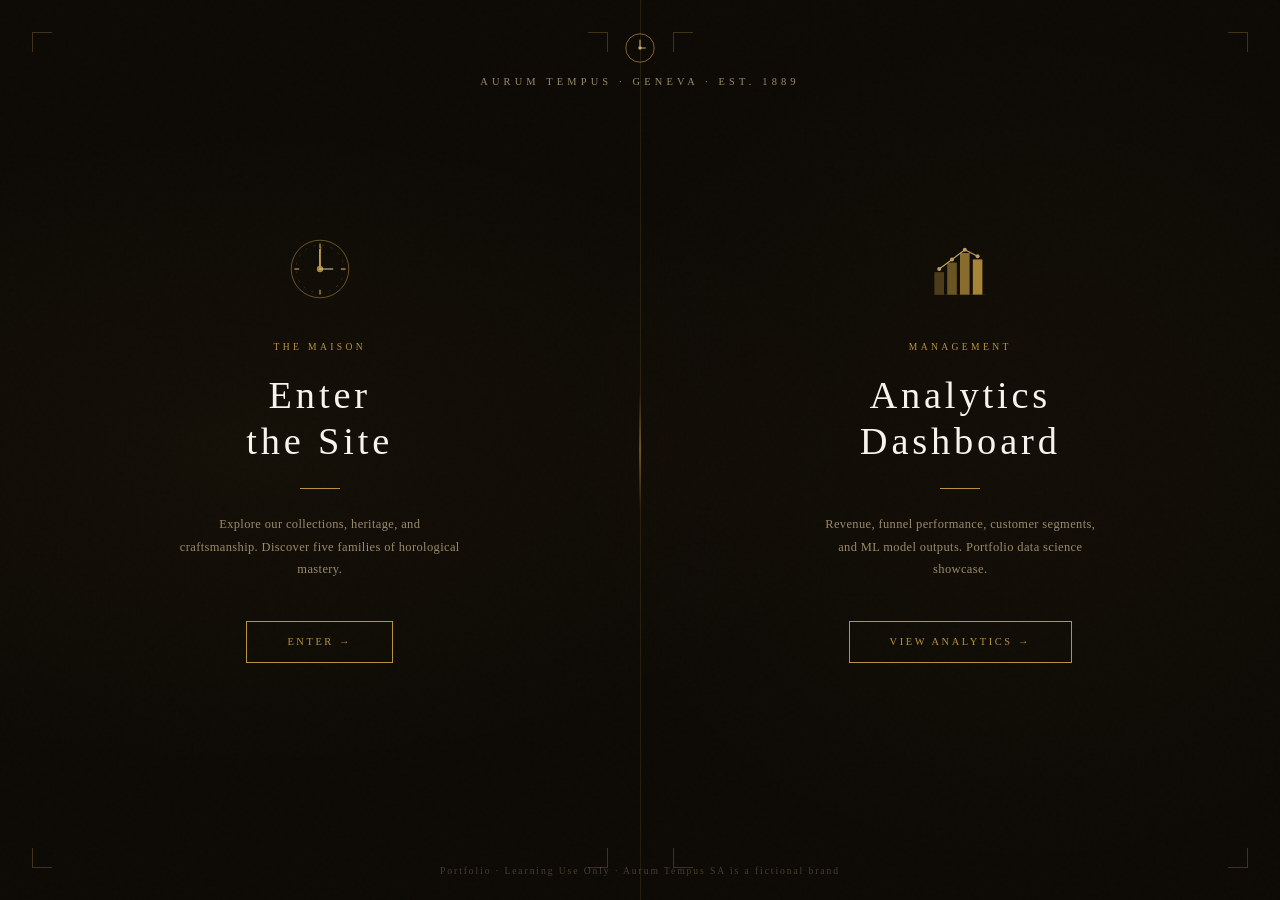
==== commit 4db8a184: "Update and rename portal.html to index.html" ====
--- a/docs/index.html
+++ b/docs/index.html
@@ -3,701 +3,353 @@
 <head>
   <meta charset="UTF-8" />
   <meta name="viewport" content="width=device-width, initial-scale=1.0" />
-  <title>Aurum Tempus — Luxury Timepieces Since 1889</title>
-  <meta name="description" content="Aurum Tempus crafts extraordinary mechanical timepieces for those who understand that true luxury is measured in generations, not seasons." />
-  <link rel="stylesheet" href="styles.css" />
+  <title>Aurum Tempus — Geneva · Est. 1889</title>
+  <meta name="description" content="Aurum Tempus — Geneva watchmaker since 1889. Enter the maison or view business analytics." />
+  <style>
+    /* ── Reset & Base ── */
+    *, *::before, *::after { box-sizing: border-box; margin: 0; padding: 0; }
+
+    :root {
+      --dark:        #0d0a05;
+      --light:       #1a1410;
+      --accent:      #b8933f;
+      --accent-light:#d4af6a;
+      --cream:       #f0e6c8;
+      --text:        #f7f4ee;
+      --text-muted:  #9a8a6a;
+      --border:      rgba(184,147,63,0.15);
+      --font-display: 'Georgia', 'Times New Roman', serif;
+    }
+
+    html, body {
+      height: 100%;
+      background: var(--dark);
+      color: var(--text);
+      font-family: var(--font-display);
+      overflow: hidden;
+    }
+
+    /* ── Background texture ── */
+    body::before {
+      content: '';
+      position: fixed;
+      inset: 0;
+      background:
+        radial-gradient(ellipse 80% 60% at 20% 50%, rgba(184,147,63,0.04) 0%, transparent 60%),
+        radial-gradient(ellipse 60% 80% at 80% 50%, rgba(184,147,63,0.03) 0%, transparent 60%);
+      pointer-events: none;
+      z-index: 0;
+    }
+
+    /* ── Grain overlay ── */
+    body::after {
+      content: '';
+      position: fixed;
+      inset: 0;
+      background-image: url("data:image/svg+xml,%3Csvg viewBox='0 0 256 256' xmlns='http://www.w3.org/2000/svg'%3E%3Cfilter id='noise'%3E%3CfeTurbulence type='fractalNoise' baseFrequency='0.9' numOctaves='4' stitchTiles='stitch'/%3E%3C/filter%3E%3Crect width='100%25' height='100%25' filter='url(%23noise)' opacity='0.04'/%3E%3C/svg%3E");
+      pointer-events: none;
+      z-index: 0;
+      opacity: 0.4;
+    }
+
+    /* ── Layout ── */
+    .portal {
+      position: relative;
+      z-index: 1;
+      height: 100vh;
+      display: grid;
+      grid-template-columns: 1fr 1px 1fr;
+    }
+
+    /* ── Divider ── */
+    .divider {
+      background: var(--border);
+      position: relative;
+    }
+    .divider::before {
+      content: '';
+      position: absolute;
+      top: 50%;
+      left: 50%;
+      transform: translate(-50%, -50%);
+      width: 1px;
+      height: 120px;
+      background: linear-gradient(to bottom, transparent, var(--accent), transparent);
+    }
+
+    /* ── Panel shared ── */
+    .panel {
+      display: flex;
+      flex-direction: column;
+      align-items: center;
+      justify-content: center;
+      padding: 3rem;
+      text-decoration: none;
+      color: var(--text);
+      position: relative;
+      overflow: hidden;
+      cursor: pointer;
+      transition: background 0.6s ease;
+    }
+    .panel::before {
+      content: '';
+      position: absolute;
+      inset: 0;
+      background: rgba(184,147,63,0.0);
+      transition: background 0.6s ease;
+    }
+    .panel:hover::before {
+      background: rgba(184,147,63,0.04);
+    }
+
+    /* ── Panel content ── */
+    .panel-inner {
+      display: flex;
+      flex-direction: column;
+      align-items: center;
+      text-align: center;
+      gap: 0;
+      position: relative;
+      z-index: 1;
+    }
+
+    /* ── Logo mark ── */
+    .portal-logo {
+      width: 64px;
+      height: 64px;
+      margin-bottom: 2.5rem;
+      opacity: 0.9;
+      transition: opacity 0.4s ease, transform 0.6s ease;
+    }
+    .panel:hover .portal-logo {
+      opacity: 1;
+      transform: scale(1.05);
+    }
+
+    /* ── Eyebrow ── */
+    .portal-eyebrow {
+      font-size: 0.6rem;
+      letter-spacing: 0.35em;
+      text-transform: uppercase;
+      color: var(--accent);
+      margin-bottom: 1.25rem;
+      display: block;
+      transition: letter-spacing 0.4s ease;
+    }
+    .panel:hover .portal-eyebrow {
+      letter-spacing: 0.45em;
+    }
+
+    /* ── Heading ── */
+    .portal-heading {
+      font-size: clamp(1.6rem, 3vw, 2.4rem);
+      font-weight: 300;
+      letter-spacing: 0.1em;
+      color: var(--text);
+      line-height: 1.2;
+      margin-bottom: 1.5rem;
+    }
+
+    /* ── Rule ── */
+    .portal-rule {
+      width: 40px;
+      height: 1px;
+      background: var(--accent);
+      margin: 0 auto 1.5rem;
+      transition: width 0.4s ease;
+    }
+    .panel:hover .portal-rule { width: 64px; }
+
+    /* ── Description ── */
+    .portal-desc {
+      font-size: 0.78rem;
+      color: var(--text-muted);
+      line-height: 1.8;
+      max-width: 280px;
+      margin-bottom: 2.5rem;
+      letter-spacing: 0.03em;
+    }
+
+    /* ── CTA button ── */
+    .portal-btn {
+      display: inline-block;
+      font-size: 0.65rem;
+      letter-spacing: 0.25em;
+      text-transform: uppercase;
+      padding: 0.9rem 2.5rem;
+      border: 1px solid var(--accent);
+      color: var(--accent);
+      background: transparent;
+      transition: background 0.3s ease, color 0.3s ease;
+      font-family: var(--font-display);
+    }
+    .panel:hover .portal-btn {
+      background: var(--accent);
+      color: var(--dark);
+    }
+
+    /* ── Corner marks ── */
+    .corner {
+      position: absolute;
+      width: 20px;
+      height: 20px;
+      opacity: 0.3;
+      transition: opacity 0.4s ease;
+    }
+    .panel:hover .corner { opacity: 0.7; }
+    .corner-tl { top: 2rem; left: 2rem; border-top: 1px solid var(--accent); border-left: 1px solid var(--accent); }
+    .corner-tr { top: 2rem; right: 2rem; border-top: 1px solid var(--accent); border-right: 1px solid var(--accent); }
+    .corner-bl { bottom: 2rem; left: 2rem; border-bottom: 1px solid var(--accent); border-left: 1px solid var(--accent); }
+    .corner-br { bottom: 2rem; right: 2rem; border-bottom: 1px solid var(--accent); border-right: 1px solid var(--accent); }
+
+    /* ── Centre logo (top) ── */
+    .portal-header {
+      position: fixed;
+      top: 0; left: 0; right: 0;
+      z-index: 10;
+      display: flex;
+      flex-direction: column;
+      align-items: center;
+      padding: 2rem 0 1.5rem;
+      pointer-events: none;
+    }
+    .portal-wordmark {
+      font-size: 0.65rem;
+      letter-spacing: 0.4em;
+      text-transform: uppercase;
+      color: var(--text-muted);
+      margin-top: 0.75rem;
+    }
+
+    /* ── Bottom tag ── */
+    .portal-footer {
+      position: fixed;
+      bottom: 1.5rem;
+      left: 0; right: 0;
+      text-align: center;
+      font-size: 0.6rem;
+      letter-spacing: 0.2em;
+      color: rgba(154,138,106,0.4);
+      z-index: 10;
+      pointer-events: none;
+    }
+
+    /* ── Fade-in animation ── */
+    @keyframes fadeUp {
+      from { opacity: 0; transform: translateY(20px); }
+      to   { opacity: 1; transform: translateY(0); }
+    }
+    .panel-inner {
+      animation: fadeUp 1s ease both;
+    }
+    .panel:first-child .panel-inner { animation-delay: 0.2s; }
+    .panel:last-child  .panel-inner { animation-delay: 0.4s; }
+    .portal-header { animation: fadeUp 0.8s ease both; }
+
+    /* ── Mobile ── */
+    @media (max-width: 700px) {
+      html, body { overflow: auto; }
+      .portal {
+        grid-template-columns: 1fr;
+        grid-template-rows: 1fr 1px 1fr;
+        height: auto;
+        min-height: 100vh;
+      }
+      .panel { padding: 5rem 2rem; }
+      .divider {
+        width: 100%;
+        height: 1px;
+      }
+      .divider::before {
+        width: 120px;
+        height: 1px;
+        top: 0;
+        left: 50%;
+        transform: translate(-50%, 0);
+        background: linear-gradient(to right, transparent, var(--accent), transparent);
+      }
+      .portal-header { position: relative; padding: 2.5rem 0 0; }
+      .portal-footer { position: relative; margin-top: 1rem; padding-bottom: 2rem; pointer-events: auto; }
+    }
+  </style>
 </head>
 <body>
 
-  <!-- Page Transition -->
-  <div class="page-transition"></div>
-
-  <!-- Custom Cursor -->
-  <div class="cursor" aria-hidden="true"></div>
-  <div class="cursor-ring" aria-hidden="true"></div>
-
-  <!-- ── Navigation ── -->
-  <nav class="nav" role="navigation" aria-label="Main navigation">
-    <div class="nav-inner">
-      <a href="index.html" class="nav-logo" aria-label="Aurum Tempus — Home">
-        <svg viewBox="0 0 36 36" fill="none" xmlns="http://www.w3.org/2000/svg" aria-hidden="true">
-          <circle cx="18" cy="18" r="16" stroke="#b8933f" stroke-width="0.75"/>
-          <circle cx="18" cy="18" r="11" stroke="#b8933f" stroke-width="0.5" stroke-dasharray="2 3"/>
-          <path d="M18 6 L20.5 14 L18 12 L15.5 14 Z" fill="#b8933f"/>
-          <circle cx="18" cy="18" r="2" fill="#b8933f"/>
-          <line x1="18" y1="18" x2="18" y2="9" stroke="#d4af6a" stroke-width="1.2" stroke-linecap="round"/>
-          <line x1="18" y1="18" x2="24" y2="18" stroke="#f0e6c8" stroke-width="0.8" stroke-linecap="round"/>
-          <!-- Crown -->
-          <path d="M31 15 L33 13 L33 17 L35 15 L35 21 L31 21 Z" fill="#b8933f" opacity="0.6"/>
+  <!-- Top wordmark -->
+  <header class="portal-header">
+    <svg viewBox="0 0 36 36" fill="none" xmlns="http://www.w3.org/2000/svg" style="width:32px;height:32px">
+      <circle cx="18" cy="18" r="16" stroke="#b8933f" stroke-width="0.75"/>
+      <circle cx="18" cy="18" r="2" fill="#b8933f"/>
+      <line x1="18" y1="18" x2="18" y2="9"  stroke="#d4af6a" stroke-width="1.2" stroke-linecap="round"/>
+      <line x1="18" y1="18" x2="24" y2="18" stroke="#f0e6c8" stroke-width="0.8" stroke-linecap="round"/>
+    </svg>
+    <span class="portal-wordmark">Aurum Tempus · Geneva · Est. 1889</span>
+  </header>
+
+  <div class="portal">
+
+    <!-- ── Left: Customer Site ── -->
+    <a class="panel" href="site.html">
+      <div class="corner corner-tl"></div>
+      <div class="corner corner-tr"></div>
+      <div class="corner corner-bl"></div>
+      <div class="corner corner-br"></div>
+      <div class="panel-inner">
+        <svg class="portal-logo" viewBox="0 0 80 80" fill="none" xmlns="http://www.w3.org/2000/svg">
+          <circle cx="40" cy="40" r="36" stroke="#b8933f" stroke-width="0.75"/>
+          <circle cx="40" cy="40" r="30" stroke="#b8933f" stroke-width="0.3" stroke-dasharray="3 8"/>
+          <circle cx="40" cy="40" r="4"  fill="#b8933f"/>
+          <line x1="40" y1="40" x2="40" y2="16" stroke="#d4af6a" stroke-width="2.5" stroke-linecap="round"/>
+          <line x1="40" y1="40" x2="56" y2="40" stroke="#f0e6c8" stroke-width="1.5" stroke-linecap="round"/>
+          <line x1="40" y1="40" x2="41" y2="12" stroke="#b8933f" stroke-width="1"/>
+          <g stroke="#d4af6a" stroke-width="1.5">
+            <line x1="40" y1="8"  x2="40" y2="14"/>
+            <line x1="40" y1="66" x2="40" y2="72"/>
+            <line x1="8"  y1="40" x2="14" y2="40"/>
+            <line x1="66" y1="40" x2="72" y2="40"/>
+          </g>
         </svg>
-        <div class="nav-logo-text">
-          <span class="nav-logo-name">Aurum Tempus</span>
-          <span class="nav-logo-sub">Geneva · Est. 1889</span>
-        </div>
-      </a>
-
-      <ul class="nav-links">
-        <li><a href="collections.html">Collections</a></li>
-        <li><a href="heritage.html">Heritage</a></li>
-        <li><a href="craftsmanship.html">Craftsmanship</a></li>
-        <li><a href="contact.html">Contact</a></li>
-      </ul>
-
-      <button class="btn btn-primary nav-cta cart-toggle" aria-label="Open cart">
-      Cart <span class="cart-count">0</span>
-      </button>
-
-      <button class="nav-hamburger" aria-label="Open menu" aria-expanded="false">
-        <span></span><span></span><span></span>
-      </button>
-    </div>
-  </nav>
-
-  <!-- Mobile Nav -->
-  <div class="nav-mobile" role="dialog" aria-label="Mobile navigation">
-    <a href="collections.html">Collections</a>
-    <a href="heritage.html">Heritage</a>
-    <a href="craftsmanship.html">Craftsmanship</a>
-    <a href="contact.html">Contact</a>
-    <a href="contact.html" class="btn btn-primary" style="margin-top:1rem">Enquire Now</a>
+        <span class="portal-eyebrow">The Maison</span>
+        <h2 class="portal-heading">Enter<br/>the Site</h2>
+        <div class="portal-rule"></div>
+        <p class="portal-desc">Explore our collections, heritage, and craftsmanship. Discover five families of horological mastery.</p>
+        <span class="portal-btn">Enter →</span>
+      </div>
+    </a>
+
+    <!-- ── Divider ── -->
+    <div class="divider"></div>
+
+    <!-- ── Right: Analytics ── -->
+    <a class="panel" href="dashboard.html">
+      <div class="corner corner-tl"></div>
+      <div class="corner corner-tr"></div>
+      <div class="corner corner-bl"></div>
+      <div class="corner corner-br"></div>
+      <div class="panel-inner">
+        <svg class="portal-logo" viewBox="0 0 80 80" fill="none" xmlns="http://www.w3.org/2000/svg">
+          <rect x="8"  y="44" width="12" height="28" fill="#b8933f" opacity="0.4"/>
+          <rect x="24" y="32" width="12" height="40" fill="#b8933f" opacity="0.6"/>
+          <rect x="40" y="20" width="12" height="52" fill="#b8933f" opacity="0.8"/>
+          <rect x="56" y="28" width="12" height="44" fill="#b8933f"/>
+          <polyline points="14,40 30,28 46,16 62,24" stroke="#d4af6a" stroke-width="1.5" fill="none" stroke-linecap="round" stroke-linejoin="round"/>
+          <circle cx="14" cy="40" r="2.5" fill="#d4af6a"/>
+          <circle cx="30" cy="28" r="2.5" fill="#d4af6a"/>
+          <circle cx="46" cy="16" r="2.5" fill="#d4af6a"/>
+          <circle cx="62" cy="24" r="2.5" fill="#d4af6a"/>
+          <line x1="8" y1="72" x2="72" y2="72" stroke="#b8933f" stroke-width="0.5" opacity="0.4"/>
+        </svg>
+        <span class="portal-eyebrow">Management</span>
+        <h2 class="portal-heading">Analytics<br/>Dashboard</h2>
+        <div class="portal-rule"></div>
+        <p class="portal-desc">Revenue, funnel performance, customer segments, and ML model outputs. Portfolio data science showcase.</p>
+        <span class="portal-btn">View Analytics →</span>
+      </div>
+    </a>
+
   </div>
 
-  <main>
-
-    <!-- ── HERO ── -->
-    <section class="hero" aria-label="Hero">
-      <div class="hero-bg"></div>
-      <div class="hero-noise" aria-hidden="true"></div>
-
-      <!-- Live Watch SVG -->
-      <div class="hero-watch-wrapper" aria-hidden="true">
-        <div class="watch-glow"></div>
-        <svg class="watch-face" viewBox="0 0 400 400" xmlns="http://www.w3.org/2000/svg">
-          <!-- Strap top -->
-          <rect x="158" y="0" width="84" height="90" rx="8" fill="#1a1208"/>
-          <rect x="163" y="5" width="74" height="80" rx="6" fill="#221a0e" stroke="#b8933f" stroke-width="0.5" stroke-opacity="0.4"/>
-          <!-- Strap bottom -->
-          <rect x="158" y="310" width="84" height="90" rx="8" fill="#1a1208"/>
-          <rect x="163" y="315" width="74" height="80" rx="6" fill="#221a0e" stroke="#b8933f" stroke-width="0.5" stroke-opacity="0.4"/>
-          <!-- Lugs -->
-          <rect x="145" y="80" width="18" height="30" rx="4" fill="#2c2418"/>
-          <rect x="237" y="80" width="18" height="30" rx="4" fill="#2c2418"/>
-          <rect x="145" y="290" width="18" height="30" rx="4" fill="#2c2418"/>
-          <rect x="237" y="290" width="18" height="30" rx="4" fill="#2c2418"/>
-          <!-- Case -->
-          <rect x="100" y="90" width="200" height="220" rx="28" fill="#1a1410"/>
-          <rect x="105" y="95" width="190" height="210" rx="25" fill="url(#caseGrad)" stroke="#b8933f" stroke-width="1"/>
-          <!-- Crown -->
-          <rect x="296" y="185" width="20" height="30" rx="4" fill="#2c2418" stroke="#b8933f" stroke-width="0.5"/>
-          <!-- Bezel -->
-          <circle cx="200" cy="200" r="88" fill="#111" stroke="#b8933f" stroke-width="1.5"/>
-          <circle cx="200" cy="200" r="82" fill="url(#dialGrad)" stroke="#b8933f" stroke-width="0.5"/>
-          <!-- Dial texture ring -->
-          <circle cx="200" cy="200" r="78" fill="none" stroke="#b8933f" stroke-width="0.3" stroke-dasharray="1 4"/>
-          <!-- Hour markers -->
-          <g stroke="#d4af6a" stroke-width="2.5">
-            <line x1="200" y1="124" x2="200" y2="136"/>
-            <line x1="244" y1="135" x2="237" y2="145"/>
-            <line x1="276" y1="165" x2="268" y2="171"/>
-            <line x1="286" y1="200" x2="274" y2="200"/>
-            <line x1="276" y1="235" x2="268" y2="229"/>
-            <line x1="244" y1="265" x2="237" y2="255"/>
-            <line x1="200" y1="276" x2="200" y2="264"/>
-            <line x1="156" y1="265" x2="163" y2="255"/>
-            <line x1="124" y1="235" x2="132" y2="229"/>
-            <line x1="114" y1="200" x2="126" y2="200"/>
-            <line x1="124" y1="165" x2="132" y2="171"/>
-            <line x1="156" y1="135" x2="163" y2="145"/>
-          </g>
-          <!-- Minor markers -->
-          <g stroke="#b8933f" stroke-width="1" opacity="0.6">
-            <line x1="200" y1="124" x2="200" y2="130"/>
-            <line x1="220" y1="125" x2="218" y2="131"/>
-            <line x1="238" y1="129" x2="235" y2="135"/>
-          </g>
-          <!-- Brand name on dial -->
-          <text x="200" y="172" text-anchor="middle" font-family="Georgia, serif" font-size="10" letter-spacing="3" fill="#d4af6a" opacity="0.9">AURUM TEMPUS</text>
-          <text x="200" y="186" text-anchor="middle" font-family="Georgia, serif" font-size="6" letter-spacing="2" fill="#b8933f" opacity="0.7">GENÈVE</text>
-          <!-- Subdial aperture -->
-          <circle cx="200" cy="232" r="14" fill="#0d0b08" stroke="#b8933f" stroke-width="0.5"/>
-          <text x="200" y="248" text-anchor="middle" font-family="Georgia, serif" font-size="5" letter-spacing="1" fill="#b8933f" opacity="0.5">SWISS MADE</text>
-
-          <!-- Hour hand -->
-          <g id="hour-hand" style="transform-origin:200px 200px">
-            <rect x="197" y="148" width="6" height="58" rx="3" fill="#f0e6c8"/>
-          </g>
-          <!-- Minute hand -->
-          <g id="min-hand" style="transform-origin:200px 200px">
-            <rect x="198.5" y="130" width="3" height="76" rx="1.5" fill="#f0e6c8"/>
-          </g>
-          <!-- Second hand -->
-          <g id="sec-hand" style="transform-origin:200px 200px">
-            <rect x="199.5" y="125" width="1" height="82" rx="0.5" fill="#b8933f"/>
-            <circle cx="200" cy="232" r="3" fill="#b8933f"/>
-          </g>
-          <!-- Center cap -->
-          <circle cx="200" cy="200" r="4.5" fill="#b8933f"/>
-          <circle cx="200" cy="200" r="2" fill="#f0e6c8"/>
-
-          <!-- Defs -->
-          <defs>
-            <radialGradient id="caseGrad" cx="30%" cy="30%">
-              <stop offset="0%" stop-color="#3d3020"/>
-              <stop offset="100%" stop-color="#1a1410"/>
-            </radialGradient>
-            <radialGradient id="dialGrad" cx="50%" cy="40%">
-              <stop offset="0%" stop-color="#1c1508"/>
-              <stop offset="100%" stop-color="#0d0a05"/>
-            </radialGradient>
-          </defs>
-        </svg>
-      </div>
-
-      <div class="hero-content">
-        <div class="container">
-          <span class="hero-label">Geneva · Est. 1889</span>
-          <h1>Time is the<br/>only true<br/><em>luxury.</em></h1>
-          <p class="hero-sub">Mechanical watchmaking elevated to an art form. Each Aurum Tempus timepiece carries 135 years of Geneva's finest horological tradition.</p>
-          <div class="hero-actions">
-            <a href="collections.html" class="btn btn-primary" aria-label="Explore collections">Explore Collections</a>
-            <a href="heritage.html" class="btn btn-ghost" aria-label="Discover our heritage">Our Heritage</a>
-          </div>
-        </div>
-      </div>
-    </section>
-
-    <!-- ── MARQUEE ── -->
-    <div class="marquee-track" aria-hidden="true">
-      <div class="marquee-inner">
-        <span class="marquee-item">135 Years of Geneva Tradition</span>
-        <span class="marquee-item">Certified Chronometer Movements</span>
-        <span class="marquee-item">18-Karat Gold & Platinum Cases</span>
-        <span class="marquee-item">Hand-Assembled in House</span>
-        <span class="marquee-item">In-House Calibre Movements</span>
-        <span class="marquee-item">Lifetime Service Guarantee</span>
-        <span class="marquee-item">135 Years of Geneva Tradition</span>
-        <span class="marquee-item">Certified Chronometer Movements</span>
-        <span class="marquee-item">18-Karat Gold & Platinum Cases</span>
-        <span class="marquee-item">Hand-Assembled in House</span>
-        <span class="marquee-item">In-House Calibre Movements</span>
-        <span class="marquee-item">Lifetime Service Guarantee</span>
-      </div>
-    </div>
-
-    <!-- ── COLLECTIONS TEASER ── -->
-    <section class="section-pad section-light" id="collections" aria-label="Collections preview">
-      <div class="container">
-        <div class="reveal" style="text-align:center; margin-bottom: 4rem;">
-          <span class="eyebrow">The Collections</span>
-          <h2>Calibres for<br/>Every Meridian</h2>
-          <div class="rule"></div>
-          <p style="max-width:480px; margin: 0 auto;">From the boardroom to the summit, each collection is built around a singular pursuit of precision — mechanical movements that keep time long after empires fall.</p>
-        </div>
-
-        <div class="grid-3">
-
-          <!-- Card 1 -->
-          <article class="card reveal reveal-delay-1" data-category="classic" aria-label="Perpetuelle Classic collection">
-            <div class="card-image">
-              <svg viewBox="0 0 320 400" xmlns="http://www.w3.org/2000/svg" style="width:100%;height:100%;background:#1a1410">
-                <defs>
-                  <radialGradient id="c1" cx="45%" cy="40%">
-                    <stop offset="0%" stop-color="#2c2418"/>
-                    <stop offset="100%" stop-color="#0d0b08"/>
-                  </radialGradient>
-                </defs>
-                <rect width="320" height="400" fill="#0f0d09"/>
-                <circle cx="160" cy="200" r="90" fill="url(#c1)" stroke="#b8933f" stroke-width="1.5"/>
-                <circle cx="160" cy="200" r="80" fill="none" stroke="#b8933f" stroke-width="0.4" stroke-dasharray="2 5"/>
-                <!-- Hour markers bold -->
-                <g stroke="#d4af6a" stroke-width="3">
-                  <line x1="160" y1="115" x2="160" y2="128"/>
-                  <line x1="205" y1="127" x2="198" y2="138"/>
-                  <line x1="237" y1="155" x2="228" y2="163"/>
-                  <line x1="245" y1="200" x2="232" y2="200"/>
-                  <line x1="237" y1="245" x2="228" y2="237"/>
-                  <line x1="205" y1="273" x2="198" y2="262"/>
-                  <line x1="160" y1="285" x2="160" y2="272"/>
-                  <line x1="115" y1="273" x2="122" y2="262"/>
-                  <line x1="83"  y1="245" x2="92"  y2="237"/>
-                  <line x1="75"  y1="200" x2="88"  y2="200"/>
-                  <line x1="83"  y1="155" x2="92"  y2="163"/>
-                  <line x1="115" y1="127" x2="122" y2="138"/>
-                </g>
-                <text x="160" y="175" text-anchor="middle" font-family="Georgia,serif" font-size="9" letter-spacing="4" fill="#d4af6a">PERPETUELLE</text>
-                <text x="160" y="190" text-anchor="middle" font-family="Georgia,serif" font-size="6" letter-spacing="2" fill="#b8933f" opacity="0.7">AURUM TEMPUS</text>
-                <!-- Hands -->
-                <line x1="160" y1="200" x2="160" y2="148" stroke="#f0e6c8" stroke-width="4" stroke-linecap="round"/>
-                <line x1="160" y1="200" x2="196" y2="200" stroke="#f0e6c8" stroke-width="2.5" stroke-linecap="round"/>
-                <line x1="160" y1="200" x2="160" y2="133" stroke="#b8933f" stroke-width="1" stroke-linecap="round"/>
-                <circle cx="160" cy="200" r="5" fill="#b8933f"/>
-                <!-- Reflection -->
-                <ellipse cx="130" cy="145" rx="20" ry="8" fill="white" opacity="0.04" transform="rotate(-35 130 145)"/>
-              </svg>
-            </div>
-            <div class="card-body">
-              <span class="eyebrow" style="margin-bottom:0.5rem">Classic</span>
-              <h4>Perpetuelle I</h4>
-              <p>The founding expression. A 40mm rose-gold case housing Calibre AT-1889, our 72-hour power reserve movement born from the original 1889 manufacture.</p>
-              <a href="collections.html" class="btn-arrow">Discover</a>
-            </div>
-          </article>
-
-          <!-- Card 2 -->
-          <article class="card reveal reveal-delay-2" data-category="sport" aria-label="Chronos Sport collection">
-            <div class="card-image">
-              <svg viewBox="0 0 320 400" xmlns="http://www.w3.org/2000/svg" style="width:100%;height:100%;background:#1a1410">
-                <defs>
-                  <radialGradient id="c2" cx="50%" cy="50%">
-                    <stop offset="0%" stop-color="#1c1812"/>
-                    <stop offset="100%" stop-color="#0a0806"/>
-                  </radialGradient>
-                </defs>
-                <rect width="320" height="400" fill="#0a0906"/>
-                <!-- Octagonal bezel -->
-                <polygon points="160,100 230,120 260,190 230,280 160,300 90,280 60,190 90,120" fill="url(#c2)" stroke="#b8933f" stroke-width="2"/>
-                <polygon points="160,112 222,130 250,190 222,268 160,288 98,268 70,190 98,130" fill="none" stroke="#b8933f" stroke-width="0.5" stroke-dasharray="2 4"/>
-                <!-- Tachymeter marks -->
-                <g fill="#b8933f" font-family="Georgia,serif" font-size="7" opacity="0.8">
-                  <text x="158" y="110" text-anchor="middle">500</text>
-                  <text x="236" y="145" text-anchor="middle">300</text>
-                  <text x="258" y="200" text-anchor="middle">200</text>
-                  <text x="62"  y="200" text-anchor="middle">200</text>
-                </g>
-                <text x="160" y="175" text-anchor="middle" font-family="Georgia,serif" font-size="9" letter-spacing="3" fill="#d4af6a">CHRONOS</text>
-                <text x="160" y="190" text-anchor="middle" font-family="Georgia,serif" font-size="6" letter-spacing="2" fill="#b8933f" opacity="0.7">SPORT</text>
-                <!-- Subdials -->
-                <circle cx="120" cy="215" r="20" fill="#111" stroke="#b8933f" stroke-width="0.5"/>
-                <circle cx="200" cy="215" r="20" fill="#111" stroke="#b8933f" stroke-width="0.5"/>
-                <!-- Hands -->
-                <line x1="160" y1="200" x2="160" y2="140" stroke="#f0e6c8" stroke-width="4" stroke-linecap="round"/>
-                <line x1="160" y1="200" x2="200" y2="200" stroke="#f0e6c8" stroke-width="2.5" stroke-linecap="round"/>
-                <line x1="160" y1="200" x2="160" y2="128" stroke="#b8933f" stroke-width="1.2" stroke-linecap="round"/>
-                <circle cx="160" cy="200" r="5" fill="#b8933f"/>
-              </svg>
-            </div>
-            <div class="card-body">
-              <span class="eyebrow" style="margin-bottom:0.5rem">Sport</span>
-              <h4>Chronos Sport</h4>
-              <p>A flyback chronograph engineered for altitude. Ceramic-coated titanium, 300m water resistance, and Calibre AT-2241 — ready for any expedition.</p>
-              <a href="collections.html" class="btn-arrow">Discover</a>
-            </div>
-          </article>
-
-          <!-- Card 3 -->
-          <article class="card reveal reveal-delay-3" data-category="grand" aria-label="Grand Complication collection">
-            <div class="card-image">
-              <svg viewBox="0 0 320 400" xmlns="http://www.w3.org/2000/svg" style="width:100%;height:100%;background:#1a1410">
-                <defs>
-                  <radialGradient id="c3" cx="40%" cy="35%">
-                    <stop offset="0%" stop-color="#2c2010"/>
-                    <stop offset="100%" stop-color="#0d0a06"/>
-                  </radialGradient>
-                </defs>
-                <rect width="320" height="400" fill="#0d0a06"/>
-                <circle cx="160" cy="200" r="95" fill="url(#c3)" stroke="#d4af6a" stroke-width="2"/>
-                <circle cx="160" cy="200" r="86" fill="none" stroke="#b8933f" stroke-width="0.5"/>
-                <!-- Guilloché pattern -->
-                <g stroke="#b8933f" stroke-width="0.2" opacity="0.3">
-                  <line x1="130" y1="130" x2="190" y2="270"/>
-                  <line x1="140" y1="125" x2="200" y2="275"/>
-                  <line x1="120" y1="135" x2="180" y2="265"/>
-                  <line x1="130" y1="270" x2="190" y2="130"/>
-                  <line x1="120" y1="265" x2="180" y2="135"/>
-                  <line x1="140" y1="275" x2="200" y2="125"/>
-                </g>
-                <!-- Moon phase -->
-                <circle cx="160" cy="235" r="18" fill="#0d0b08" stroke="#b8933f" stroke-width="0.5"/>
-                <circle cx="153" cy="231" r="10" fill="#f0e6c8" opacity="0.9"/>
-                <circle cx="149" cy="231" r="9" fill="#0d0a06"/>
-                <!-- Stars -->
-                <circle cx="168" cy="228" r="1" fill="#f0e6c8" opacity="0.8"/>
-                <circle cx="174" cy="238" r="0.7" fill="#f0e6c8" opacity="0.6"/>
-                <text x="160" y="172" text-anchor="middle" font-family="Georgia,serif" font-size="8" letter-spacing="3" fill="#d4af6a">GRANDE</text>
-                <text x="160" y="185" text-anchor="middle" font-family="Georgia,serif" font-size="8" letter-spacing="3" fill="#d4af6a">COMPLICATION</text>
-                <!-- Hands -->
-                <line x1="160" y1="200" x2="155" y2="148" stroke="#f0e6c8" stroke-width="4" stroke-linecap="round"/>
-                <line x1="160" y1="200" x2="198" y2="196" stroke="#f0e6c8" stroke-width="2.5" stroke-linecap="round"/>
-                <line x1="160" y1="200" x2="162" y2="132" stroke="#d4af6a" stroke-width="1" stroke-linecap="round"/>
-                <circle cx="160" cy="200" r="5" fill="#d4af6a"/>
-              </svg>
-            </div>
-            <div class="card-body">
-              <span class="eyebrow" style="margin-bottom:0.5rem">Grand Complication</span>
-              <h4>Grande Complication</h4>
-              <p>Perpetual calendar, minute repeater, tourbillon, and moon phase in a single 42mm platinum case. Only twelve produced each year, each requiring 2,400 hours of assembly.</p>
-              <a href="collections.html" class="btn-arrow">Discover</a>
-            </div>
-          </article>
-
-        </div>
-
-        <div class="reveal" style="text-align:center; margin-top:3.5rem">
-          <a href="collections.html" class="btn btn-ghost-dark">Explore the Full Collection →</a>
-        </div>
-      </div>
-    </section>
-
-    <!-- ── STATS BAR ── -->
-    <section class="stats-bar" aria-label="Brand milestones">
-      <div class="container">
-        <div class="stats-grid">
-          <div class="stat-item reveal">
-            <div class="stat-number" data-count="135" data-suffix="">
-              <span>0</span>
-            </div>
-            <div class="stat-label">Years of Mastery</div>
-          </div>
-          <div class="stat-item reveal reveal-delay-1">
-            <div class="stat-number" data-count="312" data-suffix="+">
-              <span>0</span>
-            </div>
-            <div class="stat-label">Unique Calibres</div>
-          </div>
-          <div class="stat-item reveal reveal-delay-2">
-            <div class="stat-number" data-count="14" data-suffix="">
-              <span>0</span>
-            </div>
-            <div class="stat-label">Master Watchmakers</div>
-          </div>
-          <div class="stat-item reveal reveal-delay-3">
-            <div class="stat-number" data-count="2400" data-suffix="">
-              <span>0</span>
-            </div>
-            <div class="stat-label">Hours per Grande Complication</div>
-          </div>
-        </div>
-      </div>
-    </section>
-
-    <!-- ── HERITAGE TEASER ── -->
-    <section class="section-pad section-dark" id="heritage" aria-label="Brand heritage teaser">
-      <div class="container">
-        <div class="grid-2">
-
-          <div class="story-image reveal">
-            <div class="story-image-inner">
-              <svg viewBox="0 0 380 480" xmlns="http://www.w3.org/2000/svg" style="width:80%; opacity:0.9">
-                <!-- Workshop illustration -->
-                <defs>
-                  <linearGradient id="wkGrad" x1="0%" y1="0%" x2="100%" y2="100%">
-                    <stop offset="0%" stop-color="#2c2418"/>
-                    <stop offset="100%" stop-color="#1a1208"/>
-                  </linearGradient>
-                </defs>
-                <!-- Table -->
-                <rect x="40" y="300" width="300" height="20" rx="3" fill="#2c2418" stroke="#b8933f" stroke-width="0.5"/>
-                <rect x="60" y="320" width="12" height="140" rx="3" fill="#221a0e"/>
-                <rect x="308" y="320" width="12" height="140" rx="3" fill="#221a0e"/>
-                <!-- Movement on table -->
-                <circle cx="190" cy="270" r="65" fill="#111" stroke="#b8933f" stroke-width="1"/>
-                <circle cx="190" cy="270" r="55" fill="none" stroke="#b8933f" stroke-width="0.5" stroke-dasharray="2 4"/>
-                <!-- Gears -->
-                <circle cx="190" cy="270" r="20" fill="none" stroke="#d4af6a" stroke-width="1.5"/>
-                <circle cx="218" cy="252" r="12" fill="none" stroke="#b8933f" stroke-width="1"/>
-                <circle cx="162" cy="252" r="12" fill="none" stroke="#b8933f" stroke-width="1"/>
-                <circle cx="190" cy="295" r="10" fill="none" stroke="#b8933f" stroke-width="1"/>
-                <!-- Gear teeth suggestion -->
-                <g stroke="#d4af6a" stroke-width="1.5">
-                  <line x1="190" y1="250" x2="190" y2="244"/>
-                  <line x1="202" y1="254" x2="206" y2="249"/>
-                  <line x1="206" y1="267" x2="212" y2="267"/>
-                  <line x1="178" y1="254" x2="174" y2="249"/>
-                  <line x1="174" y1="267" x2="168" y2="267"/>
-                  <line x1="190" y1="290" x2="190" y2="296"/>
-                </g>
-                <!-- Loupe -->
-                <circle cx="310" cy="200" r="40" fill="none" stroke="#b8933f" stroke-width="1.5"/>
-                <line x1="280" y1="230" x2="250" y2="260" stroke="#b8933f" stroke-width="2" stroke-linecap="round"/>
-                <circle cx="310" cy="200" r="34" fill="rgba(184,147,63,0.04)" stroke="#b8933f" stroke-width="0.5" stroke-dasharray="2 3"/>
-                <!-- Text -->
-                <text x="190" y="80" text-anchor="middle" font-family="Georgia,serif" font-size="14" letter-spacing="6" fill="#d4af6a" opacity="0.8">A T</text>
-                <text x="190" y="100" text-anchor="middle" font-family="Georgia,serif" font-size="7" letter-spacing="3" fill="#b8933f" opacity="0.6">MAISON FONDÉE EN 1889</text>
-                <!-- Divider -->
-                <line x1="120" y1="115" x2="260" y2="115" stroke="#b8933f" stroke-width="0.5" opacity="0.5"/>
-              </svg>
-            </div>
-          </div>
-
-          <div class="story-text reveal reveal-delay-2">
-            <span class="eyebrow">Our Heritage</span>
-            <h2 style="color: var(--text-light)">A Maison<br/>Born of<br/><em style="color:var(--accent-light)">Obsession.</em></h2>
-            <div class="rule rule-left"></div>
-            <p>In 1889, Édouard Vallat left the Patek Philippe atelier with a single conviction: that a movement should be built to outlast its maker. In a narrow workshop on Rue du Rhône, Geneva, he began hand-turning components that would define a house for generations.</p>
-            <p style="margin-top: 1rem; margin-bottom: 2rem;">Today, the Vallat family's fifth generation oversees a manufacture of forty-two artisans, each trained for a minimum of seven years before touching a finished movement.</p>
-            <a href="heritage.html" class="btn-arrow">Read Our Full Story →</a>
-          </div>
-
-        </div>
-      </div>
-    </section>
-
-    <div class="divider"></div>
-
-    <!-- ── LIVE CLOCK FEATURE ── -->
-    <section class="section-pad section-cream" id="feature" aria-label="Live time feature">
-      <div class="container">
-        <div class="feature-row" style="min-height:500px; margin: 0 -2rem;">
-          <div class="feature-col feature-col-dark">
-            <span class="eyebrow">The Living Calibre</span>
-            <h2 style="color:var(--text-light)">Time,<br/>as it<br/><em style="color:var(--accent-light)">happens.</em></h2>
-            <div class="rule rule-left"></div>
-            <p>Every Aurum Tempus movement is regulated to ±2 seconds per day — better than COSC chronometer standards. What you see to the right is not an animation. It is the current time in Geneva, rendered through the geometry of our Calibre AT-1889.</p>
-            <p style="margin-top:1rem; margin-bottom:2rem">The sweeping seconds hand runs at 28,800 vibrations per hour — indistinguishable from continuous motion to the human eye.</p>
-            <a href="craftsmanship.html" class="btn-arrow">Explore the Movement →</a>
-          </div>
-
-          <div class="feature-col feature-col-cream" style="align-items:center">
-            <!-- Large live clock -->
-            <svg viewBox="0 0 340 340" xmlns="http://www.w3.org/2000/svg" style="width: min(280px, 80%)" aria-label="Live clock showing current time">
-              <defs>
-                <radialGradient id="bigDial" cx="40%" cy="35%">
-                  <stop offset="0%" stop-color="#2c2418"/>
-                  <stop offset="100%" stop-color="#0d0b08"/>
-                </radialGradient>
-              </defs>
-              <!-- Outer ring -->
-              <circle cx="170" cy="170" r="165" fill="#1a1410" stroke="#b8933f" stroke-width="1.5"/>
-              <circle cx="170" cy="170" r="155" fill="none" stroke="#b8933f" stroke-width="0.4" stroke-dasharray="3 8"/>
-              <!-- Dial -->
-              <circle cx="170" cy="170" r="140" fill="url(#bigDial)"/>
-              <!-- Guilloché pattern -->
-              <g stroke="#b8933f" stroke-width="0.3" opacity="0.15">
-                <line x1="100" y1="80" x2="240" y2="260"/>
-                <line x1="115" y1="75" x2="255" y2="265"/>
-                <line x1="85"  y1="85" x2="225" y2="255"/>
-                <line x1="100" y1="260" x2="240" y2="80"/>
-                <line x1="85"  y1="255" x2="225" y2="85"/>
-                <line x1="115" y1="265" x2="255" y2="75"/>
-              </g>
-              <!-- Hour markers -->
-              <g stroke="#d4af6a" stroke-width="3.5">
-                <line x1="170" y1="34"  x2="170" y2="52"/>
-                <line x1="254" y1="57"  x2="245" y2="72"/>
-                <line x1="307" y1="116" x2="294" y2="124"/>
-                <line x1="308" y1="170" x2="290" y2="170"/>
-                <line x1="307" y1="224" x2="294" y2="216"/>
-                <line x1="254" y1="283" x2="245" y2="268"/>
-                <line x1="170" y1="306" x2="170" y2="288"/>
-                <line x1="86"  y1="283" x2="95"  y2="268"/>
-                <line x1="33"  y1="224" x2="46"  y2="216"/>
-                <line x1="32"  y1="170" x2="50"  y2="170"/>
-                <line x1="33"  y1="116" x2="46"  y2="124"/>
-                <line x1="86"  y1="57"  x2="95"  y2="72"/>
-              </g>
-              <!-- Minor markers -->
-              <g stroke="#b8933f" stroke-width="1.2" opacity="0.5">
-                <line x1="170" y1="34" x2="170" y2="42"/>
-                <line x1="195" y1="35" x2="193" y2="43"/>
-                <line x1="220" y1="39" x2="216" y2="47"/>
-                <line x1="145" y1="35" x2="147" y2="43"/>
-                <line x1="120" y1="39" x2="124" y2="47"/>
-              </g>
-              <!-- Brand text -->
-              <text x="170" y="140" text-anchor="middle" font-family="Georgia,serif" font-size="11" letter-spacing="5" fill="#d4af6a">AURUM TEMPUS</text>
-              <text x="170" y="157" text-anchor="middle" font-family="Georgia,serif" font-size="7" letter-spacing="3" fill="#b8933f" opacity="0.7">GENÈVE · EST. 1889</text>
-              <!-- Date aperture -->
-              <rect x="195" y="178" width="28" height="18" rx="2" fill="#0d0b08" stroke="#b8933f" stroke-width="0.5"/>
-              <!-- Subdial -->
-              <circle cx="170" cy="220" r="18" fill="#0d0b08" stroke="#b8933f" stroke-width="0.5"/>
-              <text x="170" y="236" text-anchor="middle" font-family="Georgia,serif" font-size="5" letter-spacing="1" fill="#b8933f" opacity="0.5">SWISS MADE</text>
-              <!-- Hour hand -->
-              <g id="hour-hand" style="transform-origin:170px 170px">
-                <polygon points="167,100 173,100 175,170 165,170" fill="#f0e6c8" rx="2"/>
-              </g>
-              <!-- Minute hand -->
-              <g id="min-hand" style="transform-origin:170px 170px">
-                <polygon points="168.5,65 171.5,65 172.5,170 167.5,170" fill="#f0e6c8"/>
-              </g>
-              <!-- Second hand -->
-              <g id="sec-hand" style="transform-origin:170px 170px">
-                <line x1="170" y1="55"  x2="170" y2="200" stroke="#b8933f" stroke-width="1.5" stroke-linecap="round"/>
-                <line x1="170" y1="200" x2="170" y2="220" stroke="#b8933f" stroke-width="3" stroke-linecap="round" opacity="0.5"/>
-              </g>
-              <!-- Center -->
-              <circle cx="170" cy="170" r="6" fill="#b8933f"/>
-              <circle cx="170" cy="170" r="2.5" fill="#f0e6c8"/>
-            </svg>
-            <p style="text-align:center; margin-top:1.5rem; font-size:0.7rem; letter-spacing:0.2em; text-transform:uppercase; color: var(--text-muted)">Geneva Time — Live</p>
-          </div>
-        </div>
-      </div>
-    </section>
-
-    <!-- ── EMAIL CTA ── -->
-    <section class="cta-section" aria-label="Newsletter signup">
-      <div class="container">
-        <div class="reveal">
-          <span class="eyebrow">The Atelier</span>
-          <h2>Join the Inner Circle.</h2>
-          <div class="rule"></div>
-          <p>Receive private previews of new references, invitations to our Geneva manufacture, and first access to limited editions — before the world knows.</p>
-        </div>
-        <form class="email-form reveal reveal-delay-1" aria-label="Newsletter signup form">
-          <input type="email" placeholder="Your email address" required aria-label="Email address" />
-          <button type="submit" aria-label="Subscribe to newsletter">Subscribe</button>
-        </form>
-        <p class="reveal reveal-delay-2" style="margin-top:1.25rem; font-size:0.65rem; letter-spacing:0.15em; color:rgba(247,244,238,0.2)">
-          Private correspondence. Unsubscribe at any time. We share nothing.
-        </p>
-      </div>
-    </section>
-
-  </main>
-
-  <!-- ── FOOTER ── -->
-  <footer class="footer" role="contentinfo">
-    <div class="container">
-      <div class="footer-grid">
-
-        <div class="footer-brand">
-          <a href="index.html" class="nav-logo" style="display:inline-flex">
-            <svg viewBox="0 0 36 36" fill="none" xmlns="http://www.w3.org/2000/svg" style="width:30px;height:30px" aria-hidden="true">
-              <circle cx="18" cy="18" r="16" stroke="#b8933f" stroke-width="0.75"/>
-              <circle cx="18" cy="18" r="2" fill="#b8933f"/>
-              <line x1="18" y1="18" x2="18" y2="9" stroke="#d4af6a" stroke-width="1.2" stroke-linecap="round"/>
-              <line x1="18" y1="18" x2="24" y2="18" stroke="#f0e6c8" stroke-width="0.8" stroke-linecap="round"/>
-            </svg>
-            <div class="nav-logo-text">
-              <span class="nav-logo-name">Aurum Tempus</span>
-              <span class="nav-logo-sub">Geneva · Est. 1889</span>
-            </div>
-          </a>
-          <p>Crafting mechanical marvels in Geneva since 1889. Each timepiece is an heirloom built to transcend generations.</p>
-          <div class="footer-social">
-            <a href="#" aria-label="Instagram">
-              <svg viewBox="0 0 24 24" xmlns="http://www.w3.org/2000/svg"><rect x="2" y="2" width="20" height="20" rx="5" ry="5" stroke-width="2" stroke="#888" fill="none"/><circle cx="12" cy="12" r="4" stroke="#888" stroke-width="1.5" fill="none"/><circle cx="17.5" cy="6.5" r="1" fill="#888"/></svg>
-            </a>
-            <a href="#" aria-label="Facebook">
-              <svg viewBox="0 0 24 24" xmlns="http://www.w3.org/2000/svg"><path d="M18 2h-3a5 5 0 0 0-5 5v3H7v4h3v8h4v-8h3l1-4h-4V7a1 1 0 0 1 1-1h3z" stroke="#888" stroke-width="1.5" fill="none"/></svg>
-            </a>
-            <a href="#" aria-label="YouTube">
-              <svg viewBox="0 0 24 24" xmlns="http://www.w3.org/2000/svg"><rect x="2" y="5" width="20" height="14" rx="4" stroke="#888" stroke-width="1.5" fill="none"/><polygon points="10,9 16,12 10,15" fill="#888"/></svg>
-            </a>
-            <a href="#" aria-label="LinkedIn">
-              <svg viewBox="0 0 24 24" xmlns="http://www.w3.org/2000/svg"><rect x="2" y="2" width="20" height="20" rx="4" stroke="#888" stroke-width="1.5" fill="none"/><line x1="8" y1="11" x2="8" y2="16" stroke="#888" stroke-width="1.5"/><line x1="8" y1="8" x2="8" y2="8.01" stroke="#888" stroke-width="2"/><path d="M12 11v5M12 11a3 3 0 0 1 6 0v5" stroke="#888" stroke-width="1.5" fill="none"/></svg>
-            </a>
-          </div>
-        </div>
-
-        <div class="footer-col">
-          <h5>Collections</h5>
-          <ul>
-            <li><a href="collections.html">Perpetuelle Classic</a></li>
-            <li><a href="collections.html">Chronos Sport</a></li>
-            <li><a href="collections.html">Grande Complication</a></li>
-            <li><a href="collections.html">Élégance Thin</a></li>
-            <li><a href="collections.html">Ladies' Pavé</a></li>
-          </ul>
-        </div>
-
-        <div class="footer-col">
-          <h5>The Maison</h5>
-          <ul>
-            <li><a href="heritage.html">Our Heritage</a></li>
-            <li><a href="craftsmanship.html">Craftsmanship</a></li>
-            <li><a href="craftsmanship.html">In-House Movements</a></li>
-            <li><a href="heritage.html">The Vallat Family</a></li>
-            <li><a href="contact.html">Visit Geneva</a></li>
-          </ul>
-        </div>
-
-        <div class="footer-col">
-          <h5>Service</h5>
-          <ul>
-            <li><a href="contact.html">Boutiques</a></li>
-            <li><a href="contact.html">Servicing & Repair</a></li>
-            <li><a href="contact.html">Authentication</a></li>
-            <li><a href="contact.html">Bespoke Orders</a></li>
-            <li><a href="contact.html">Contact</a></li>
-          </ul>
-        </div>
-
-      </div>
-
-      <div class="footer-bottom">
-        <p>© 2024 Aurum Tempus SA, Geneva. <em>Template — Portfolio / Learning Use Only</em></p>
-        <p>Rue du Rhône 14, CH-1204 Genève, Switzerland</p>
-      </div>
-    </div>
-  </footer>
-<!-- Cart Drawer -->
-<div class="cart-drawer" id="cart-drawer" aria-hidden="true">
-  <div class="cart-drawer-inner">
-    <div class="cart-drawer-header">
-      <span class="eyebrow">Your Selection</span>
-      <button class="cart-close" aria-label="Close cart">✕</button>
-    </div>
-    <div class="cart-items" id="cart-items">
-      <p class="cart-empty">Your cart is empty.</p>
-    </div>
-    <div class="cart-footer" id="cart-footer" style="display:none">
-      <div class="cart-total">
-        <span>Total</span>
-        <span id="cart-total-price">CHF 0</span>
-      </div>
-      <button class="btn btn-primary" id="checkout-btn" style="width:100%">Proceed to Checkout</button>
-    </div>
-  </div>
-</div>
-<div class="cart-overlay" id="cart-overlay"></div>
-
-<!-- Checkout Modal -->
-<div class="checkout-modal" id="checkout-modal" aria-hidden="true">
-  <div class="checkout-modal-inner">
-    <button class="cart-close checkout-close" aria-label="Close checkout">✕</button>
-    <div class="checkout-steps">
-      <!-- Step 1: Details -->
-      <div class="checkout-step active" id="step-1">
-        <span class="eyebrow">Step 1 of 3</span>
-        <h3>Your Details</h3>
-        <div class="rule"></div>
-        <div class="checkout-form">
-          <input type="text"  placeholder="Full Name"     id="c-name"    />
-          <input type="email" placeholder="Email Address" id="c-email"   />
-          <input type="text"  placeholder="Address"       id="c-address" />
-          <div class="checkout-form-row">
-            <input type="text" placeholder="City"        id="c-city"    />
-            <input type="text" placeholder="Postal Code" id="c-postal"  />
-          </div>
-          <input type="text" placeholder="Country" id="c-country" />
-        </div>
-        <button class="btn btn-primary" id="step-1-next" style="width:100%;margin-top:1.5rem">Continue to Payment</button>
-      </div>
-      <!-- Step 2: Payment -->
-      <div class="checkout-step" id="step-2">
-        <span class="eyebrow">Step 2 of 3</span>
-        <h3>Payment</h3>
-        <div class="rule"></div>
-        <div class="checkout-form">
-          <input type="text" placeholder="Cardholder Name"       id="c-card-name"   />
-          <input type="text" placeholder="Card Number"           id="c-card-number" maxlength="19" />
-          <div class="checkout-form-row">
-            <input type="text" placeholder="MM / YY"  id="c-expiry" maxlength="7" />
-            <input type="text" placeholder="CVV"      id="c-cvv"    maxlength="4" />
-          </div>
-        </div>
-        <p style="font-size:0.65rem;letter-spacing:0.1em;color:var(--text-muted);margin-top:1rem">
-          ✦ This is a portfolio demo. No real payment is processed.
-        </p>
-        <div style="display:flex;gap:1rem;margin-top:1.5rem">
-          <button class="btn btn-ghost-dark" id="step-2-back" style="flex:1">Back</button>
-          <button class="btn btn-primary"    id="step-2-next" style="flex:2">Review Order</button>
-        </div>
-      </div>
-      <!-- Step 3: Confirmation -->
-      <div class="checkout-step" id="step-3">
-        <span class="eyebrow">Step 3 of 3</span>
-        <h3>Order Confirmed</h3>
-        <div class="rule"></div>
-        <div class="confirmation-icon">✦</div>
-        <p id="confirmation-msg"></p>
-        <div id="order-summary"></div>
-        <button class="btn btn-primary" id="step-3-close" style="width:100%;margin-top:2rem">Return to Collections</button>
-      </div>
-    </div>
-  </div>
-</div>
-  <script src="script.js"></script>
+  <p class="portal-footer">Portfolio · Learning Use Only · Aurum Tempus SA is a fictional brand</p>
+
 </body>
 </html>
